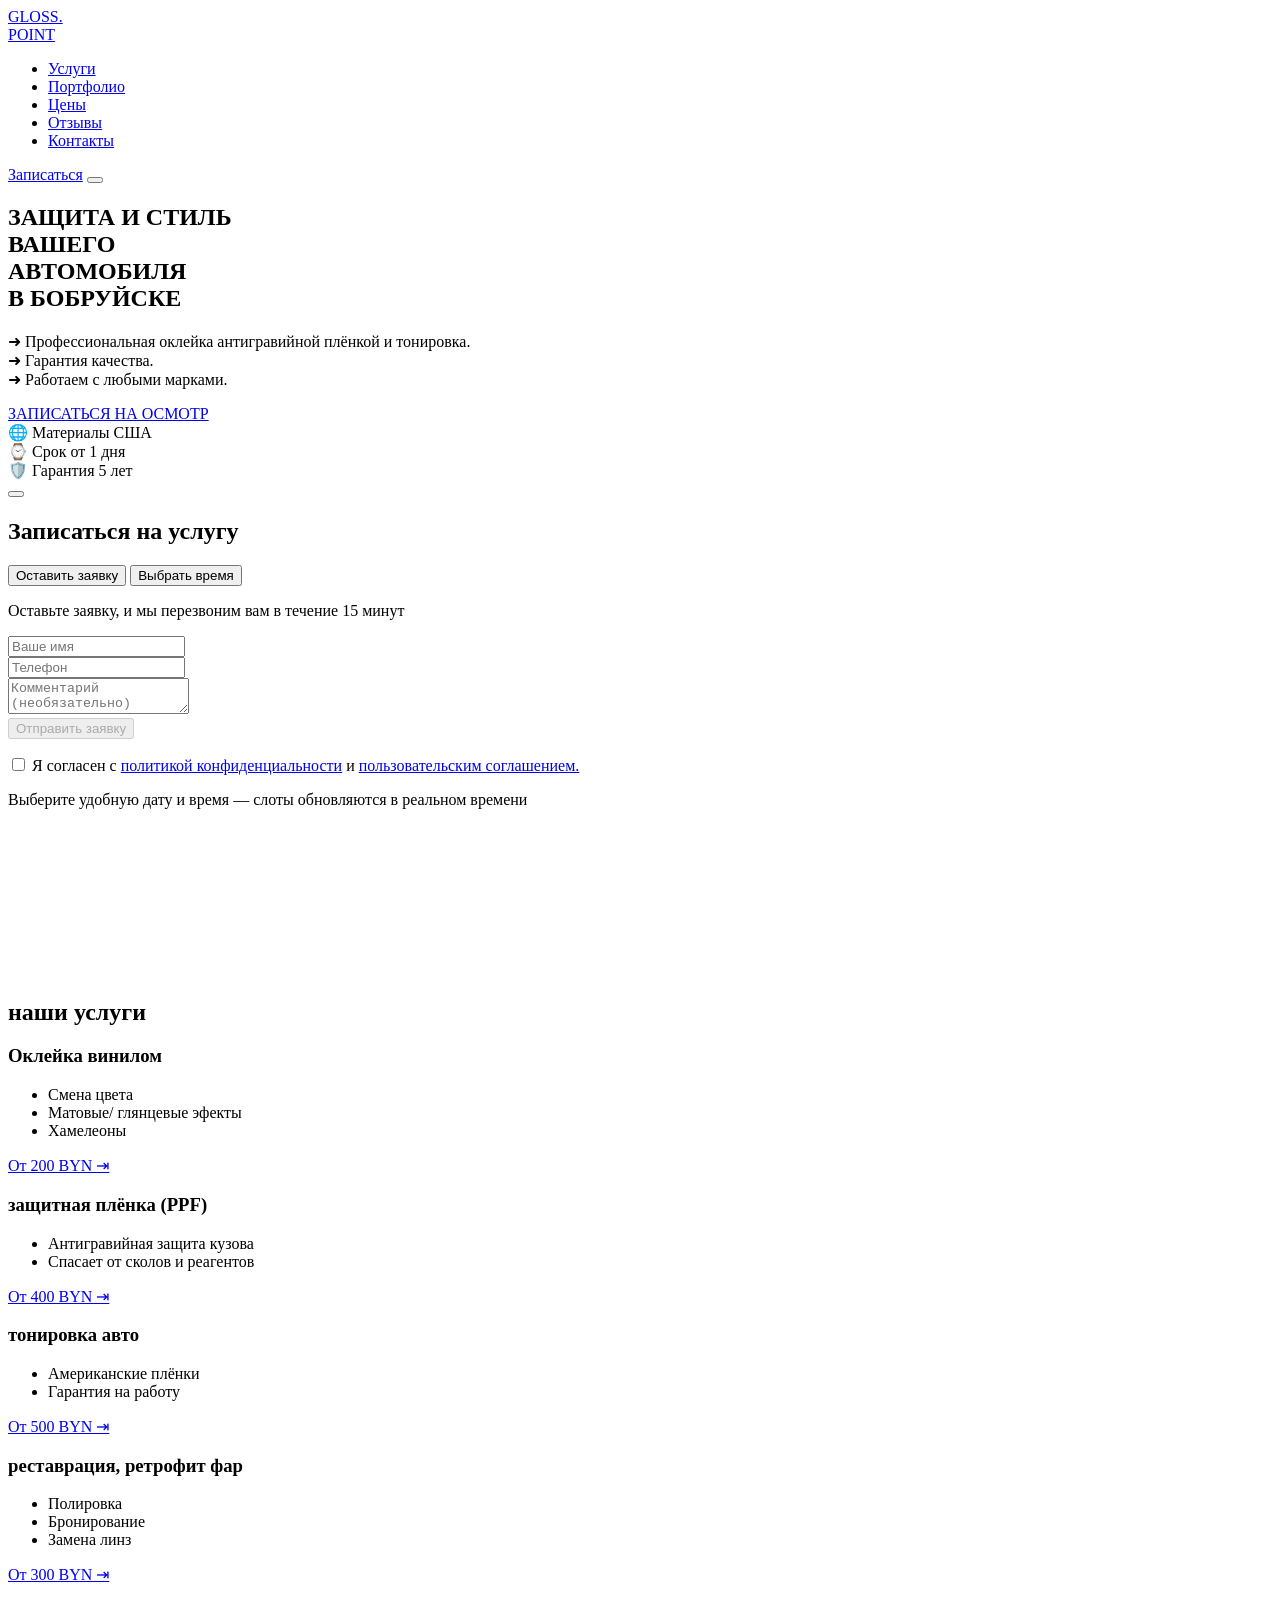
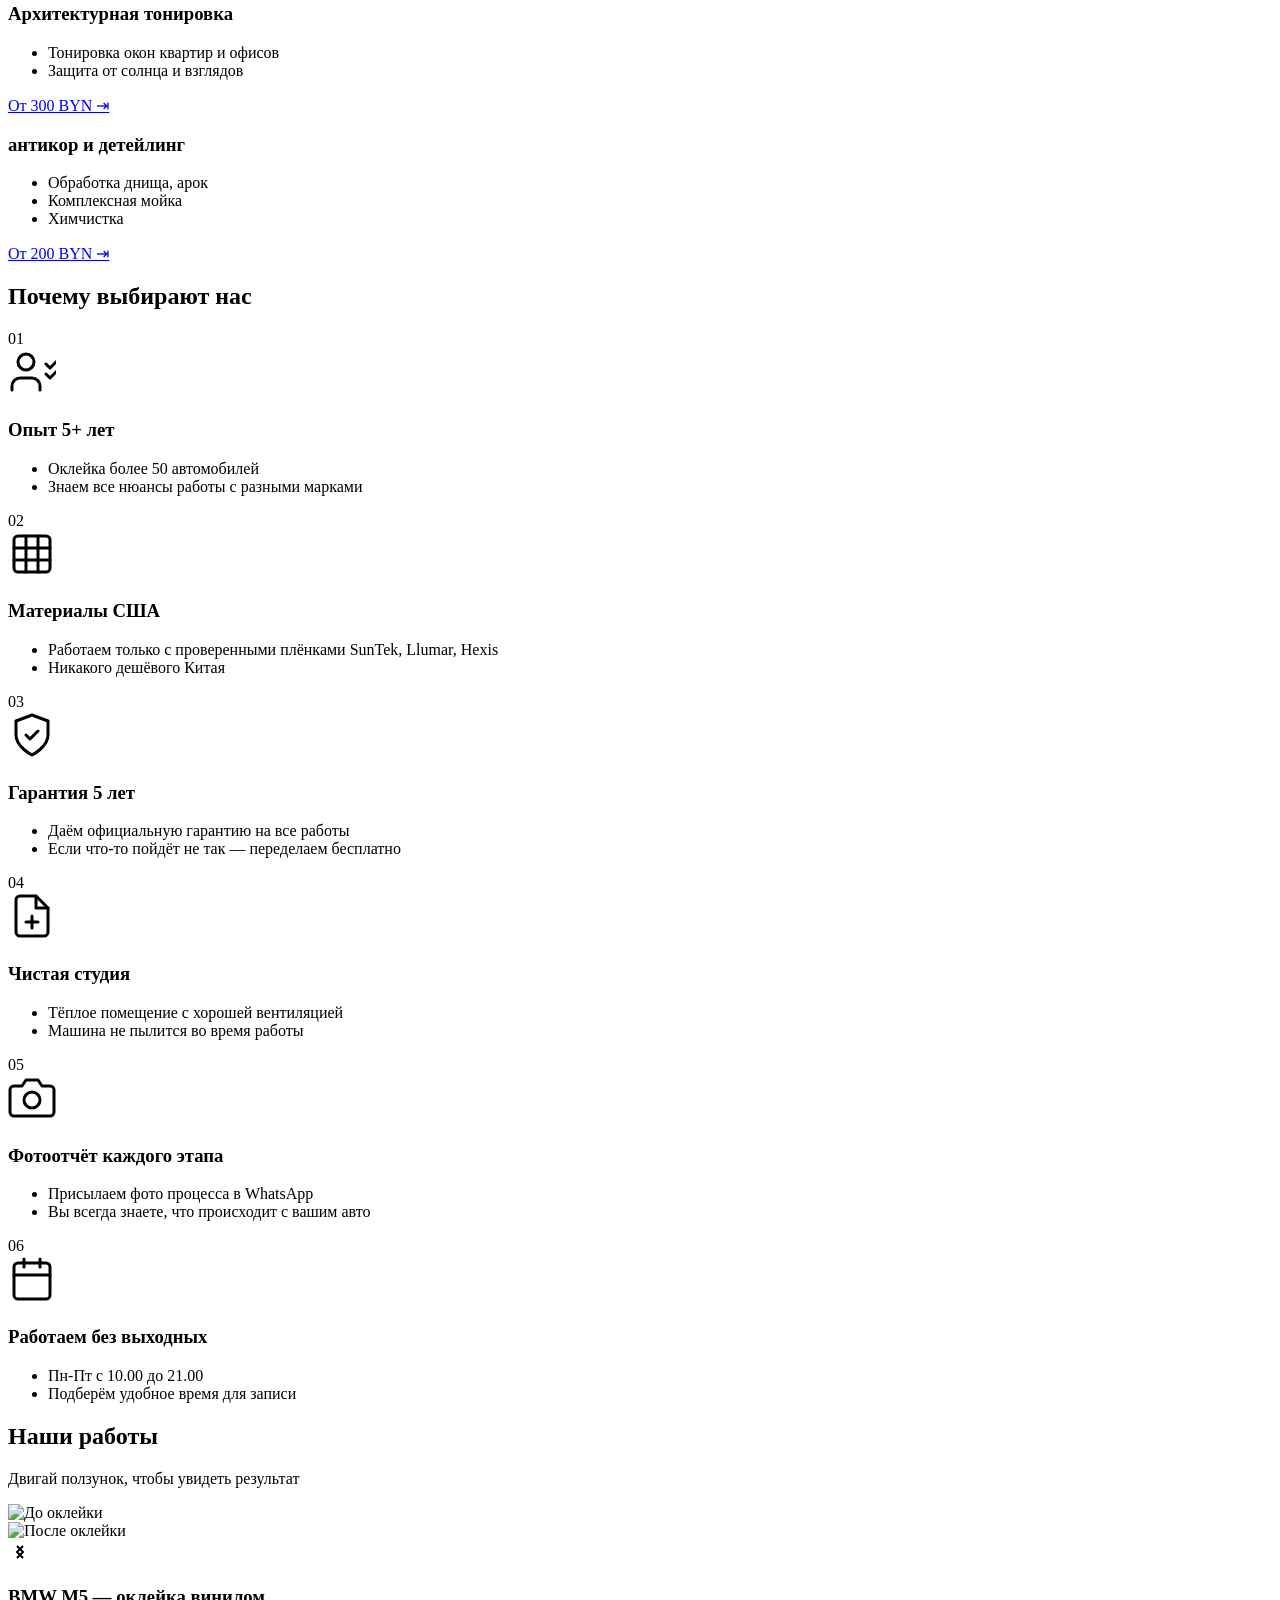
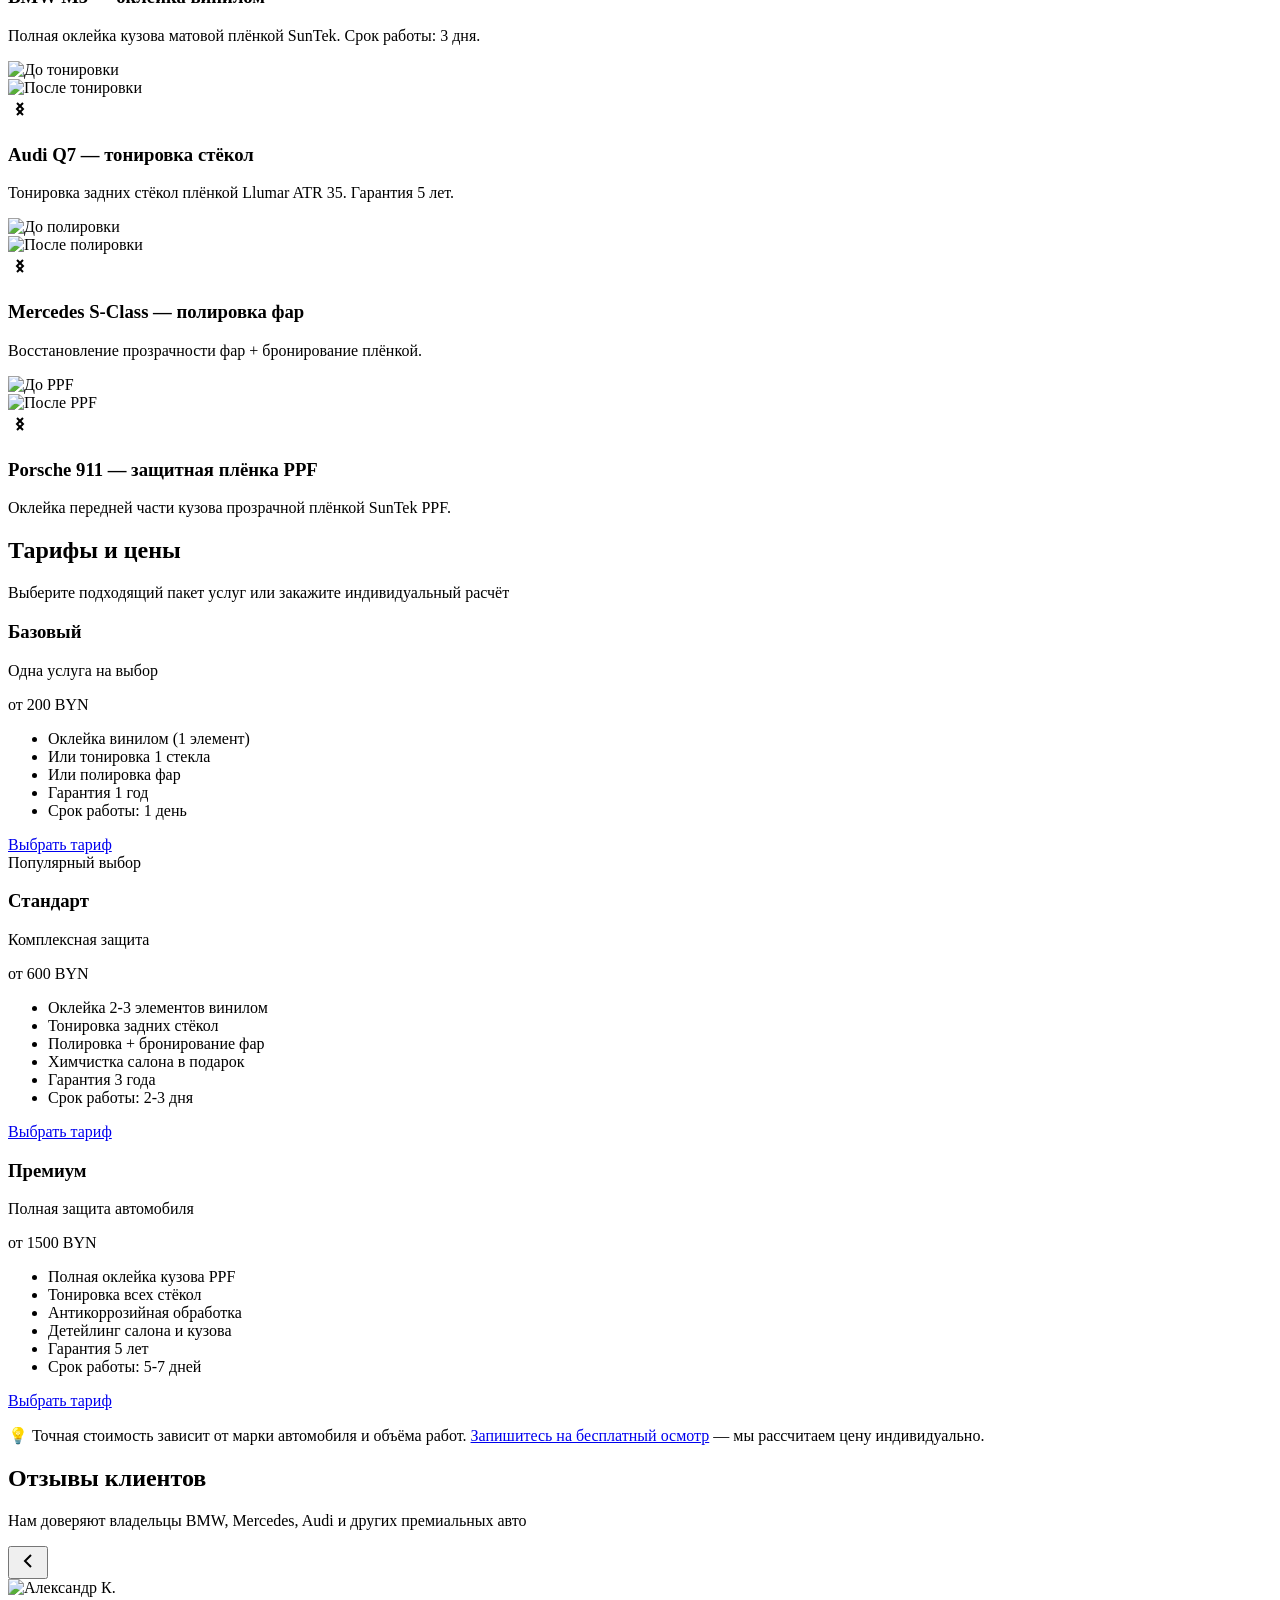
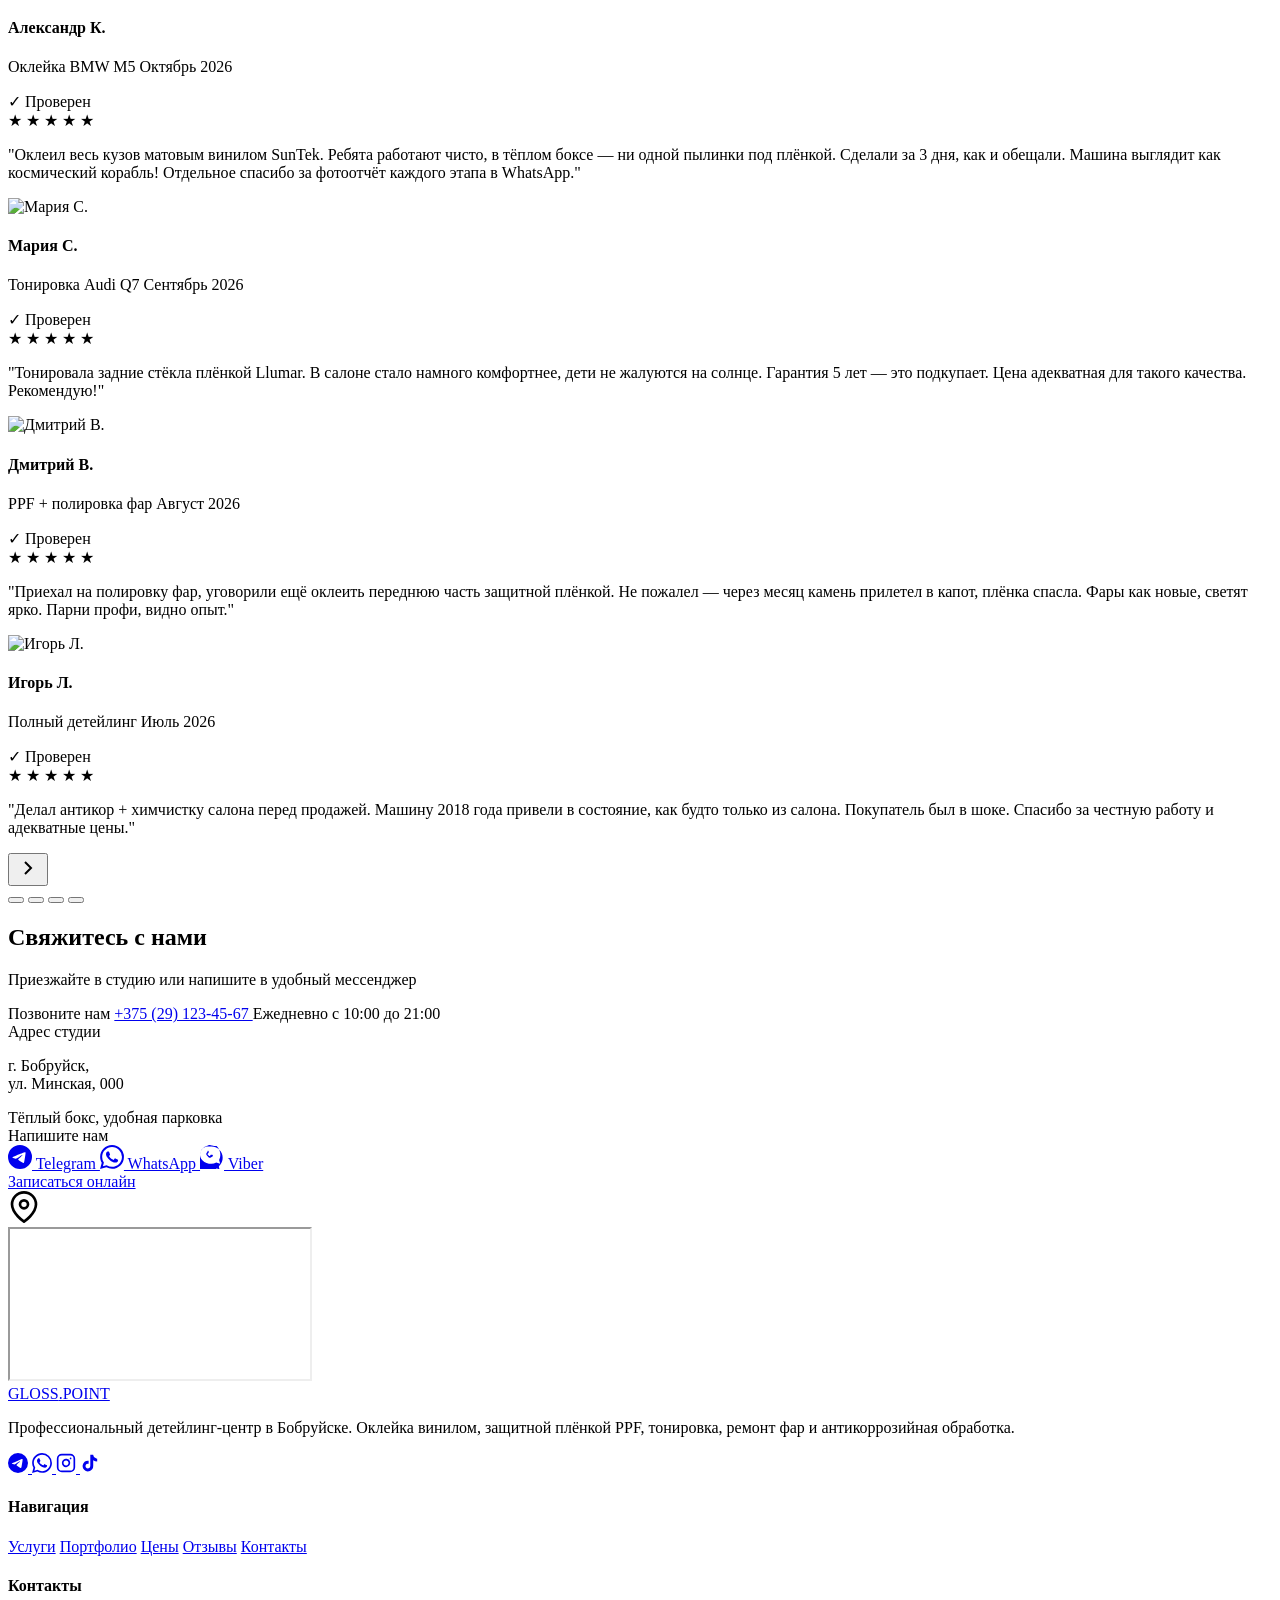
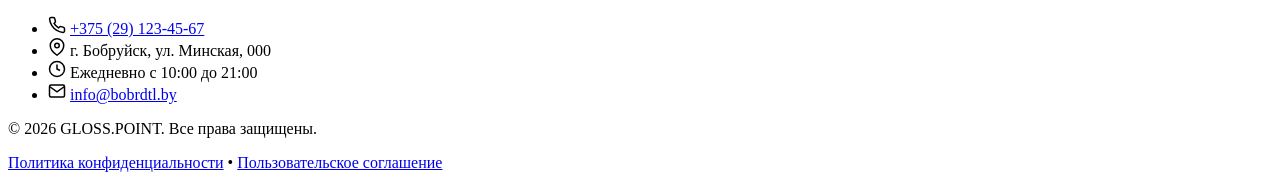
==== index.html @ eb4966b9 "Add files via upload" ====
<!doctype html>
<html lang="en">
  <head>
    <meta charset="UTF-8" />
    <meta name="viewport" content="width=device-width, initial-scale=1.0" />
    <meta
      name="description"
      content="Профессиональная оклейка авто плёнкой, тонировка и ремонт фар в Бобруйске. Гарантия 5 лет."
    />
    <title>GLOSS.POINT - Детейлинг студия в Бобруйске</title>
    <!-- <link rel="icon" href="./imeges/favicon.png" type="image/png"> -->
    <link
      rel="icon"
      type="image/png"
      href="./imeges/favicon-96x96.png"
      sizes="96x96"
    />
    <link rel="icon" type="image/svg+xml" href="./favicon.svg" />
    <link rel="shortcut icon" href="./favicon.ico" />
    <link
      rel="./apple-touch-icon"
      sizes="180x180"
      href="./apple-touch-icon.png"
    />
    <meta name="apple-mobile-web-app-title" content="MyWebSite" />
    <link rel="manifest" href="./site.webmanifest" />
    <link rel="stylesheet" href="/css/style.css" />
    <link rel="stylesheet" href="/css/services.css" />
    <link rel="stylesheet" href="/css/whyus.css" />
    <link rel="stylesheet" href="/css/portfolio.css" />
    <link rel="stylesheet" href="/css/pricing.css" />
    <link rel="stylesheet" href="/css/review.css" />
    <link rel="stylesheet" href="/css/contacts.css" />
    <link rel="stylesheet" href="/css/footer.css" />
  </head>
  <body>
    <header class="header">
      <div class="container">
        <a href="#" class="logo"
          >GLOSS.<br /><span class="logo__acent">POINT</span></a
        >
        <nav class="nav">
          <ul class="nav__list">
            <li><a href="#services">Услуги</a></li>
            <li><a href="#portfolio">Портфолио</a></li>
            <li><a href="#pricing">Цены</a></li>
            <li><a href="#reviews">Отзывы</a></li>
            <li><a href="#contacts">Контакты</a></li>
          </ul>
        </nav>

        <a href="#contacts" class="btn btn__outline" data-modal="open"
          >Записаться</a
        >

        <button class="burger" aria-label="Открыть меню">
          <span></span>
          <span></span>
          <span></span>
        </button>
      </div>
    </header>

    <main>
      <section class="hero">
        <div class="container">
          <div class="hero__content">
            <h1 class="hero__title fade-in">
              ЗАЩИТА И СТИЛЬ<br />
              ВАШЕГО<br />
              АВТОМОБИЛЯ<br />
              В БОБРУЙСКЕ
            </h1>

            <p class="hero__subtitle fade-in">
              ➜ Профессиональная оклейка антигравийной плёнкой и тонировка.<br />
              ➜ Гарантия качества.<br />
              ➜ Работаем с любыми марками.
            </p>

            <a
              href="#contacts"
              class="btn btn__primary btn__large fade-in"
              data-modal="open"
              >ЗАПИСАТЬСЯ НА ОСМОТР</a
            >

            <div class="hero__features">
              <div class="feature fade-in">
                <span class="feature__icon">🌐</span>
                <span>Материалы США</span>
              </div>

              <div class="feature fade-in">
                <span class="feature__icon">⌚</span>
                <span>Срок от 1 дня</span>
              </div>

              <div class="feature fade-in">
                <span class="feature__icon">🛡️</span>
                <span>Гарантия 5 лет</span>
              </div>
            </div>
          </div>
        </div>
      </section>

      <div class="modal" id="modal">
        <div class="modal__overlay"></div>
        <div class="modal__content">
          <button class="modal__close" aria-label="Закрыть">
            <span></span>
            <span></span>
          </button>

          <h2 class="modal__title">
            Записаться на
            <span id="modalServiceName" style="color: var(--color-accent)"
              >услугу</span
            >
          </h2>

          <div class="tabs">
            <button class="tabs__btn tabs__btn—active" data-tab="form">
              Оставить заявку
            </button>
            <button class="tabs__btn" data-tab="calendar">Выбрать время</button>
          </div>

          <div class="tabs__content tabs__content—active" id="tab-form">
            <p class="modal__subtitle">
              Оставьте заявку, и мы перезвоним вам в течение 15 минут
            </p>

            <form class="modal__form" id="modalForm">
              <div class="form__group">
                <input
                  type="text"
                  name="name"
                  placeholder="Ваше имя"
                  required
                />
              </div>

              <div class="form__group">
                <input type="tel" name="phone" placeholder="Телефон" required />
              </div>

              <div class="form__group">
                <textarea
                  name="message"
                  placeholder="Комментарий (необязательно)"
                  rows="«3»"
                ></textarea>
              </div>

              <button
                type="submit"
                class="btn btn__primary btn__large"
                id="submitBtn"
                disabled
              >
                Отправить заявку
              </button>

              <p class="form__privacy">
                <!-- Нажимая кнопку, вы соглашаетесь с 
                <a href='policy.html' target='_blank'>политикой конфиденциальности</a> -->
                <label class="privacy-checkbox">
                  <input type="checkbox" id="privacyCheckbox" required />
                  <span
                    >Я согласен с
                    <a href="policy.html" target="_blank">
                      политикой конфиденциальности</a
                    >
                    и
                    <a href="terms.html" target="_blank"
                      >пользовательским соглашением.</a
                    ></span
                  >
                </label>
              </p>
            </form>
          </div>

          <!-- <!— КОНТЕНТ ВКЛАДКИ 2: Календарь —> -->
          <div class="tabs__content" id="tab-calendar">
            <p class="modal__subtitle">
              Выберите удобную дату и время — слоты обновляются в реальном
              времени
            </p>

            <!-- <!— Сюда вставим Cal.com —> -->
            <!-- <div id='cal-com-container' class='cal-container'></div> -->
            <iframe
              src="https://cal.com/кристина-семенова-lllu0i/осмотр-авто"
              id="bookingIframe"
              frameborder="0"
              class="cal-iframe"
              allowfullscreen
              title="Календарь записи"
            >
            </iframe>
          </div>
        </div>
      </div>

      <section class="services" id="services">
        <div class="container">
          <div class="services__content">
            <h2 class="services__title fade-in">
              наши <span class="services__title--blue">услуги</span>
            </h2>

            <div class="services__grid">
              <div class="services__card services__card--one fade-in-scale">
                <!-- <img src="imeges/винил.webp"> -->
                <div class="card__overlay">
                  <h3 class="card__title">Оклейка винилом</h3>
                  <ul class="card__list">
                    <li>Смена цвета</li>
                    <li>Матовые/ глянцевые эфекты</li>
                    <li>Хамелеоны</li>
                  </ul>
                  <a href="./services/vinyl.html" class="card__btn"
                    >От 200 BYN ⇥</a
                  >
                </div>
              </div>

              <div class="services__card services__card--two fade-in-scale">
                <div class="card__overlay">
                  <h3 class="card__title">защитная плёнка (PPF)</h3>
                  <ul class="card__list">
                    <li>Антигравийная защита кузова</li>
                    <li>Спасает от сколов и реагентов</li>
                  </ul>
                  <a href="./services/ppf.html" class="card__btn"
                    >От 400 BYN ⇥</a
                  >
                </div>
              </div>

              <div class="services__card services__card--three fade-in-scale">
                <div class="card__overlay">
                  <h3 class="card__title">тонировка авто</h3>
                  <ul class="card__list">
                    <li>Американские плёнки</li>
                    <li>Гарантия на работу</li>
                  </ul>
                  <a href="./services/tinting.html" class="card__btn"
                    >От 500 BYN ⇥</a
                  >
                </div>
              </div>

              <div class="services__card services__card--four fade-in-scale">
                <div class="card__overlay">
                  <h3 class="card__title">реставрация, ретрофит фар</h3>
                  <ul class="card__list">
                    <li>Полировка</li>
                    <li>Бронирование</li>
                    <li>Замена линз</li>
                  </ul>
                  <a href="./services/headlights.html" class="card__btn"
                    >От 300 BYN ⇥</a
                  >
                </div>
              </div>

              <div class="services__card services__card--five fade-in-scale">
                <div class="card__overlay">
                  <h3 class="card__title">Архитектурная тонировка</h3>
                  <ul class="card__list">
                    <li>Тонировка окон квартир и офисов</li>
                    <li>Защита от солнца и взглядов</li>
                  </ul>
                  <a href="./services/architectural.html" class="card__btn"
                    >От 300 BYN ⇥</a
                  >
                </div>
              </div>

              <div class="services__card services__card--six fade-in-scale">
                <div class="card__overlay">
                  <h3 class="card__title">антикор и детейлинг</h3>
                  <ul class="card__list">
                    <li>Обработка днища, арок</li>
                    <li>Комплексная мойка</li>
                    <li>Химчистка</li>
                  </ul>
                  <a href="./services/detailing.html" class="card__btn"
                    >От 200 BYN ⇥</a
                  >
                </div>
              </div>
            </div>
          </div>
        </div>
      </section>

      <section class="why-us" id="why-us">
        <div class="container">
          <h2 class="why-us__title fade-in">
            Почему <span class="why-us__title--blue">выбирают</span> нас
          </h2>

          <div class="why-us__grid">
            <!-- Карточка 1 -->
            <div class="glass-card why-us__card fade-in-scale">
              <div class="glass-card__number">01</div>
              <div class="glass-card__icon">
                <!-- Иконка "Опыт" (человек со звездами) -->
                <svg
                  width="48"
                  height="48"
                  viewBox="0 0 24 24"
                  fill="none"
                  stroke="currentColor"
                  stroke-width="1.5"
                  stroke-linecap="round"
                  stroke-linejoin="round"
                >
                  <path d="M16 21v-2a4 4 0 0 0-4-4H6a4 4 0 0 0-4 4v2"></path>
                  <circle cx="9" cy="7" r="4"></circle>
                  <path d="M19 8l2 2 4-4"></path>
                  <path d="M19 13l2 2 4-4"></path>
                </svg>
              </div>
              <h3 class="glass-card__title">Опыт 5+ лет</h3>
              <ul class="glass-card__list">
                <li>Оклейка более 50 автомобилей</li>
                <li>Знаем все нюансы работы с разными марками</li>
              </ul>
            </div>

            <!-- Карточка 2 -->
            <div class="glass-card why-us__card fade-in-scale">
              <div class="glass-card__number">02</div>
              <div class="glass-card__icon">
                <!-- Иконка "Флаг США" (условно) -->
                <svg
                  width="48"
                  height="48"
                  viewBox="0 0 24 24"
                  fill="none"
                  stroke="currentColor"
                  stroke-width="1.5"
                  stroke-linecap="round"
                  stroke-linejoin="round"
                >
                  <rect x="3" y="3" width="18" height="18" rx="2" ry="2"></rect>
                  <line x1="3" y1="9" x2="21" y2="9"></line>
                  <line x1="3" y1="15" x2="21" y2="15"></line>
                  <line x1="9" y1="3" x2="9" y2="21"></line>
                  <line x1="15" y1="3" x2="15" y2="21"></line>
                </svg>
              </div>
              <h3 class="glass-card__title">Материалы США</h3>
              <ul class="glass-card__list">
                <li>
                  Работаем только с проверенными плёнками SunTek, Llumar, Hexis
                </li>
                <li>Никакого дешёвого Китая</li>
              </ul>
            </div>

            <!-- Карточка 3 -->
            <div class="glass-card why-us__card fade-in-scale">
              <div class="glass-card__number">03</div>
              <div class="glass-card__icon">
                <!-- Иконка "Гарантия" (щит/галочка) -->
                <svg
                  width="48"
                  height="48"
                  viewBox="0 0 24 24"
                  fill="none"
                  stroke="currentColor"
                  stroke-width="1.5"
                  stroke-linecap="round"
                  stroke-linejoin="round"
                >
                  <path d="M12 22s8-4 8-10V5l-8-3-8 3v7c0 6 8 10 8 10z"></path>
                  <polyline points="9 12 11 14 15 10"></polyline>
                </svg>
              </div>
              <h3 class="glass-card__title">Гарантия 5 лет</h3>
              <ul class="glass-card__list">
                <li>Даём официальную гарантию на все работы</li>
                <li>Если что-то пойдёт не так — переделаем бесплатно</li>
              </ul>
            </div>

            <!-- Карточка 4 -->
            <div class="glass-card why-us__card fade-in-scale">
              <div class="glass-card__number">04</div>
              <div class="glass-card__icon">
                <!-- Иконка "Чистота" (веник/искра) -->
                <svg
                  width="48"
                  height="48"
                  viewBox="0 0 24 24"
                  fill="none"
                  stroke="currentColor"
                  stroke-width="1.5"
                  stroke-linecap="round"
                  stroke-linejoin="round"
                >
                  <path
                    d="M14 2H6a2 2 0 0 0-2 2v16a2 2 0 0 0 2 2h12a2 2 0 0 0 2-2V8z"
                  ></path>
                  <polyline points="14 2 14 8 20 8"></polyline>
                  <line x1="12" y1="18" x2="12" y2="12"></line>
                  <line x1="9" y1="15" x2="15" y2="15"></line>
                </svg>
              </div>
              <h3 class="glass-card__title">Чистая студия</h3>
              <ul class="glass-card__list">
                <li>Тёплое помещение с хорошей вентиляцией</li>
                <li>Машина не пылится во время работы</li>
              </ul>
            </div>

            <!-- Карточка 5 -->
            <div class="glass-card why-us__card fade-in-scale">
              <div class="glass-card__number">05</div>
              <div class="glass-card__icon">
                <!-- Иконка "Фотоотчет" (камера) -->
                <svg
                  width="48"
                  height="48"
                  viewBox="0 0 24 24"
                  fill="none"
                  stroke="currentColor"
                  stroke-width="1.5"
                  stroke-linecap="round"
                  stroke-linejoin="round"
                >
                  <path
                    d="M23 19a2 2 0 0 1-2 2H3a2 2 0 0 1-2-2V8a2 2 0 0 1 2-2h4l2-3h6l2 3h4a2 2 0 0 1 2 2z"
                  ></path>
                  <circle cx="12" cy="13" r="4"></circle>
                </svg>
              </div>
              <h3 class="glass-card__title">Фотоотчёт каждого этапа</h3>
              <ul class="glass-card__list">
                <li>Присылаем фото процесса в WhatsApp</li>
                <li>Вы всегда знаете, что происходит с вашим авто</li>
              </ul>
            </div>

            <!-- Карточка 6 -->
            <div class="glass-card why-us__card fade-in-scale">
              <div class="glass-card__number">06</div>
              <div class="glass-card__icon">
                <!-- Иконка "Календарь" -->
                <svg
                  width="48"
                  height="48"
                  viewBox="0 0 24 24"
                  fill="none"
                  stroke="currentColor"
                  stroke-width="1.5"
                  stroke-linecap="round"
                  stroke-linejoin="round"
                >
                  <rect x="3" y="4" width="18" height="18" rx="2" ry="2"></rect>
                  <line x1="16" y1="2" x2="16" y2="6"></line>
                  <line x1="8" y1="2" x2="8" y2="6"></line>
                  <line x1="3" y1="10" x2="21" y2="10"></line>
                </svg>
              </div>
              <h3 class="glass-card__title">Работаем без выходных</h3>
              <ul class="glass-card__list">
                <li>Пн-Пт с 10.00 до 21.00</li>
                <li>Подберём удобное время для записи</li>
              </ul>
            </div>
          </div>
        </div>
      </section>

      <section class="portfolio" id="portfolio">
        <div class="container">
          <h2 class="portfolio__title fade-in">
            Наши <span class="portfolio__title--blue">работы</span>
          </h2>
          <p class="portfolio__subtitle fade-in">
            Двигай ползунок, чтобы увидеть результат
          </p>

          <div class="portfolio__carousel">
            <!-- Работа 1 -->
            <div class="portfolio__card fade-in-scale">
              <div class="comparison-slider" data-comparison>
                <div
                  class="comparison-slider__image comparison-slider__image--before"
                >
                  <img src="./imeges/portfolio befor.webp" alt="До оклейки" />
                </div>
                <div
                  class="comparison-slider__image comparison-slider__image--after"
                >
                  <img
                    src="./imeges/portfolio after.webp"
                    alt="После оклейки"
                  />
                </div>
                <div class="comparison-slider__handle">
                  <div class="comparison-slider__line"></div>
                  <div class="comparison-slider__button">
                    <svg
                      width="24"
                      height="24"
                      viewBox="0 0 24 24"
                      fill="none"
                      stroke="currentColor"
                      stroke-width="2"
                    >
                      <polyline points="15 18 9 12 15 6"></polyline>
                      <polyline points="9 18 15 12 9 6"></polyline>
                    </svg>
                  </div>
                </div>
              </div>
              <div class="portfolio__card-content">
                <h3 class="portfolio__card-title">BMW M5 — оклейка винилом</h3>
                <p class="portfolio__card-desc">
                  Полная оклейка кузова матовой плёнкой SunTek. Срок работы: 3
                  дня.
                </p>
              </div>
            </div>

            <!-- Работа 2 -->
            <div class="portfolio__card fade-in-scale">
              <div class="comparison-slider" data-comparison>
                <div
                  class="comparison-slider__image comparison-slider__image--before"
                >
                  <img src="./imeges/portfolio befor.webp" alt="До тонировки" />
                </div>
                <div
                  class="comparison-slider__image comparison-slider__image--after"
                >
                  <img
                    src="./imeges/portfolio after.webp"
                    alt="После тонировки"
                  />
                </div>
                <div class="comparison-slider__handle">
                  <div class="comparison-slider__line"></div>
                  <div class="comparison-slider__button">
                    <svg
                      width="24"
                      height="24"
                      viewBox="0 0 24 24"
                      fill="none"
                      stroke="currentColor"
                      stroke-width="2"
                    >
                      <polyline points="15 18 9 12 15 6"></polyline>
                      <polyline points="9 18 15 12 9 6"></polyline>
                    </svg>
                  </div>
                </div>
              </div>
              <div class="portfolio__card-content">
                <h3 class="portfolio__card-title">
                  Audi Q7 — тонировка стёкол
                </h3>
                <p class="portfolio__card-desc">
                  Тонировка задних стёкол плёнкой Llumar ATR 35. Гарантия 5 лет.
                </p>
              </div>
            </div>

            <!-- Работа 3 -->
            <div class="portfolio__card fade-in-scale">
              <div class="comparison-slider" data-comparison>
                <div
                  class="comparison-slider__image comparison-slider__image--before"
                >
                  <img src="./imeges/portfolio befor.webp" alt="До полировки" />
                </div>
                <div
                  class="comparison-slider__image comparison-slider__image--after"
                >
                  <img
                    src="./imeges/portfolio after.webp"
                    alt="После полировки"
                  />
                </div>
                <div class="comparison-slider__handle">
                  <div class="comparison-slider__line"></div>
                  <div class="comparison-slider__button">
                    <svg
                      width="24"
                      height="24"
                      viewBox="0 0 24 24"
                      fill="none"
                      stroke="currentColor"
                      stroke-width="2"
                    >
                      <polyline points="15 18 9 12 15 6"></polyline>
                      <polyline points="9 18 15 12 9 6"></polyline>
                    </svg>
                  </div>
                </div>
              </div>
              <div class="portfolio__card-content">
                <h3 class="portfolio__card-title">
                  Mercedes S-Class — полировка фар
                </h3>
                <p class="portfolio__card-desc">
                  Восстановление прозрачности фар + бронирование плёнкой.
                </p>
              </div>
            </div>

            <!-- Работа 4 -->
            <div class="portfolio__card fade-in-scale">
              <div class="comparison-slider" data-comparison>
                <div
                  class="comparison-slider__image comparison-slider__image--before"
                >
                  <img src="./imeges/portfolio befor.webp" alt="До PPF" />
                </div>
                <div
                  class="comparison-slider__image comparison-slider__image--after"
                >
                  <img src="./imeges/portfolio after.webp" alt="После PPF" />
                </div>
                <div class="comparison-slider__handle">
                  <div class="comparison-slider__line"></div>
                  <div class="comparison-slider__button">
                    <svg
                      width="24"
                      height="24"
                      viewBox="0 0 24 24"
                      fill="none"
                      stroke="currentColor"
                      stroke-width="2"
                    >
                      <polyline points="15 18 9 12 15 6"></polyline>
                      <polyline points="9 18 15 12 9 6"></polyline>
                    </svg>
                  </div>
                </div>
              </div>
              <div class="portfolio__card-content">
                <h3 class="portfolio__card-title">
                  Porsche 911 — защитная плёнка PPF
                </h3>
                <p class="portfolio__card-desc">
                  Оклейка передней части кузова прозрачной плёнкой SunTek PPF.
                </p>
              </div>
            </div>
          </div>
        </div>
      </section>

      <section class="pricing" id="pricing">
        <div class="container">
          <h2 class="pricing__title fade-in">
            Тарифы и <span class="pricing__title--blue">цены</span>
          </h2>
          <p class="pricing__subtitle fade-in">
            Выберите подходящий пакет услуг или закажите индивидуальный расчёт
          </p>

          <div class="pricing__grid">
            <!-- Тариф 1: Базовый -->
            <div class="pricing-card fade-in-scale">
              <div class="pricing-card__header">
                <h3 class="pricing-card__name">Базовый</h3>
                <p class="pricing-card__desc">Одна услуга на выбор</p>
              </div>
              <div class="pricing-card__price">
                <span class="pricing-card__amount">от 200</span>
                <span class="pricing-card__currency">BYN</span>
              </div>
              <ul class="pricing-card__features">
                <li>Оклейка винилом (1 элемент)</li>
                <li>Или тонировка 1 стекла</li>
                <li>Или полировка фар</li>
                <li>Гарантия 1 год</li>
                <li>Срок работы: 1 день</li>
              </ul>
              <a
                href="#"
                class="pricing-card__btn btn btn__outline"
                data-modal="open"
                data-service="Базовый тариф"
              >
                Выбрать тариф
              </a>
            </div>

            <!-- Тариф 2: Стандарт (популярный) -->
            <div class="pricing-card pricing-card--popular fade-in-scale">
              <div class="pricing-card__badge">Популярный выбор</div>
              <div class="pricing-card__header">
                <h3 class="pricing-card__name">Стандарт</h3>
                <p class="pricing-card__desc">Комплексная защита</p>
              </div>
              <div class="pricing-card__price">
                <span class="pricing-card__amount">от 600</span>
                <span class="pricing-card__currency">BYN</span>
              </div>
              <ul class="pricing-card__features">
                <li>Оклейка 2-3 элементов винилом</li>
                <li>Тонировка задних стёкол</li>
                <li>Полировка + бронирование фар</li>
                <li>Химчистка салона в подарок</li>
                <li>Гарантия 3 года</li>
                <li>Срок работы: 2-3 дня</li>
              </ul>
              <a
                href="#"
                class="pricing-card__btn btn btn__primary"
                data-modal="open"
                data-service="Стандарт тариф"
              >
                Выбрать тариф
              </a>
            </div>

            <!-- Тариф 3: Премиум -->
            <div class="pricing-card fade-in-scale">
              <div class="pricing-card__header">
                <h3 class="pricing-card__name">Премиум</h3>
                <p class="pricing-card__desc">Полная защита автомобиля</p>
              </div>
              <div class="pricing-card__price">
                <span class="pricing-card__amount">от 1500</span>
                <span class="pricing-card__currency">BYN</span>
              </div>
              <ul class="pricing-card__features">
                <li>Полная оклейка кузова PPF</li>
                <li>Тонировка всех стёкол</li>
                <li>Антикоррозийная обработка</li>
                <li>Детейлинг салона и кузова</li>
                <li>Гарантия 5 лет</li>
                <li>Срок работы: 5-7 дней</li>
              </ul>
              <a
                href="#"
                class="pricing-card__btn btn btn__outline"
                data-modal="open"
                data-service="Премиум тариф"
              >
                Выбрать тариф
              </a>
            </div>
          </div>

          <div class="pricing__note fade-in-scale">
            <p>
              💡 Точная стоимость зависит от марки автомобиля и объёма работ.
              <a href="#" data-modal="open">Запишитесь на бесплатный осмотр</a>
              — мы рассчитаем цену индивидуально.
            </p>
          </div>
        </div>
      </section>

      <section class="reviews" id="reviews">
        <div class="container">
          <h2 class="reviews__title fade-in">
            Отзывы <span class="reviews__title--blue">клиентов</span>
          </h2>
          <p class="reviews__subtitle fade-in">
            Нам доверяют владельцы BMW, Mercedes, Audi и других премиальных авто
          </p>

          <div class="reviews__carousel">
            <button
              class="reviews__nav reviews__nav--prev"
              aria-label="Предыдущий отзыв"
            >
              <svg
                width="24"
                height="24"
                viewBox="0 0 24 24"
                fill="none"
                stroke="currentColor"
                stroke-width="2"
              >
                <polyline points="15 18 9 12 15 6"></polyline>
              </svg>
            </button>

            <div class="reviews__track">
              <!-- Отзыв 1 -->
              <div class="review-card fade-in-scale">
                <div class="review-card__header">
                  <div class="review-card__avatar">
                    <img src="./imeges/avatarka.webp" alt="Александр К." />
                  </div>
                  <div class="review-card__info">
                    <h4 class="review-card__name">Александр К.</h4>
                    <p class="review-card__meta">
                      <span class="review-card__service">Оклейка BMW M5</span>
                      <span class="review-card__date">Октябрь 2026</span>
                    </p>
                  </div>
                  <div class="review-card__badge">✓ Проверен</div>
                </div>
                <div class="review-card__rating">
                  <span class="star">★</span>
                  <span class="star">★</span>
                  <span class="star">★</span>
                  <span class="star">★</span>
                  <span class="star">★</span>
                </div>
                <p class="review-card__text">
                  "Оклеил весь кузов матовым винилом SunTek. Ребята работают
                  чисто, в тёплом боксе — ни одной пылинки под плёнкой. Сделали
                  за 3 дня, как и обещали. Машина выглядит как космический
                  корабль! Отдельное спасибо за фотоотчёт каждого этапа в
                  WhatsApp."
                </p>
              </div>

              <!-- Отзыв 2 -->
              <div class="review-card fade-in-scale">
                <div class="review-card__header">
                  <div class="review-card__avatar">
                    <img src="./imeges/avatarka.webp" alt="Мария С." />
                  </div>
                  <div class="review-card__info">
                    <h4 class="review-card__name">Мария С.</h4>
                    <p class="review-card__meta">
                      <span class="review-card__service"
                        >Тонировка Audi Q7</span
                      >
                      <span class="review-card__date">Сентябрь 2026</span>
                    </p>
                  </div>
                  <div class="review-card__badge">✓ Проверен</div>
                </div>
                <div class="review-card__rating">
                  <span class="star">★</span>
                  <span class="star">★</span>
                  <span class="star">★</span>
                  <span class="star">★</span>
                  <span class="star">★</span>
                </div>
                <p class="review-card__text">
                  "Тонировала задние стёкла плёнкой Llumar. В салоне стало
                  намного комфортнее, дети не жалуются на солнце. Гарантия 5 лет
                  — это подкупает. Цена адекватная для такого качества.
                  Рекомендую!"
                </p>
              </div>

              <!-- Отзыв 3 -->
              <div class="review-card fade-in-scale">
                <div class="review-card__header">
                  <div class="review-card__avatar">
                    <img src="./imeges/avatarka.webp" alt="Дмитрий В." />
                  </div>
                  <div class="review-card__info">
                    <h4 class="review-card__name">Дмитрий В.</h4>
                    <p class="review-card__meta">
                      <span class="review-card__service"
                        >PPF + полировка фар</span
                      >
                      <span class="review-card__date">Август 2026</span>
                    </p>
                  </div>
                  <div class="review-card__badge">✓ Проверен</div>
                </div>
                <div class="review-card__rating">
                  <span class="star">★</span>
                  <span class="star">★</span>
                  <span class="star">★</span>
                  <span class="star">★</span>
                  <span class="star">★</span>
                </div>
                <p class="review-card__text">
                  "Приехал на полировку фар, уговорили ещё оклеить переднюю
                  часть защитной плёнкой. Не пожалел — через месяц камень
                  прилетел в капот, плёнка спасла. Фары как новые, светят ярко.
                  Парни профи, видно опыт."
                </p>
              </div>

              <!-- Отзыв 4 -->
              <div class="review-card fade-in-scale">
                <div class="review-card__header">
                  <div class="review-card__avatar">
                    <img src="./imeges/avatarka.webp" alt="Игорь Л." />
                  </div>
                  <div class="review-card__info">
                    <h4 class="review-card__name">Игорь Л.</h4>
                    <p class="review-card__meta">
                      <span class="review-card__service">Полный детейлинг</span>
                      <span class="review-card__date">Июль 2026</span>
                    </p>
                  </div>
                  <div class="review-card__badge">✓ Проверен</div>
                </div>
                <div class="review-card__rating">
                  <span class="star">★</span>
                  <span class="star">★</span>
                  <span class="star">★</span>
                  <span class="star">★</span>
                  <span class="star">★</span>
                </div>
                <p class="review-card__text">
                  "Делал антикор + химчистку салона перед продажей. Машину 2018
                  года привели в состояние, как будто только из салона.
                  Покупатель был в шоке. Спасибо за честную работу и адекватные
                  цены."
                </p>
              </div>
            </div>

            <button
              class="reviews__nav reviews__nav--next"
              aria-label="Следующий отзыв"
            >
              <svg
                width="24"
                height="24"
                viewBox="0 0 24 24"
                fill="none"
                stroke="currentColor"
                stroke-width="2"
              >
                <polyline points="9 18 15 12 9 6"></polyline>
              </svg>
            </button>
          </div>

          <div class="reviews__indicators">
            <button class="reviews__indicator active" data-index="0"></button>
            <button class="reviews__indicator" data-index="1"></button>
            <button class="reviews__indicator" data-index="2"></button>
            <button class="reviews__indicator" data-index="3"></button>
          </div>
        </div>
      </section>

      <section class="contacts" id="contacts">
        <div class="container">
          <h2 class="contacts__title fade-in">
            Свяжитесь <span class="contacts__title--blue">с нами</span>
          </h2>
          <p class="contacts__subtitle fade-in">
            Приезжайте в студию или напишите в удобный мессенджер
          </p>

          <div class="contacts__wrapper">
            <!-- Левая колонка: информация -->
            <div class="contacts__info">
              <!-- Телефон -->
              <div class="contact-block contact-block--phone fade-in-scale">
                <span class="contact-block__label">Позвоните нам</span>
                <a href="tel:+375291234567" class="contact-block__value">
                  +375 (29) 123-45-67
                </a>
                <span class="contact-block__hint"
                  >Ежедневно с 10:00 до 21:00</span
                >
              </div>

              <!-- Адрес -->
              <div class="contact-block fade-in-scale">
                <span class="contact-block__label">Адрес студии</span>
                <p class="contact-block__value contact-block__address">
                  г. Бобруйск,<br />
                  ул. Минская, 000
                </p>
                <span class="contact-block__hint"
                  >Тёплый бокс, удобная парковка</span
                >
              </div>

              <!-- Мессенджеры -->
              <div class="contact-block fade-in-scale">
                <span class="contact-block__label">Напишите нам</span>
                <div class="contact-block__messengers">
                  <a
                    href="https://t.me/bobrdtl"
                    class="messenger-btn"
                    target="_blank"
                    rel="noopener"
                  >
                    <svg
                      width="24"
                      height="24"
                      viewBox="0 0 24 24"
                      fill="currentColor"
                    >
                      <path
                        d="M11.944 0A12 12 0 0 0 0 12a12 12 0 0 0 12 12 12 12 0 0 0 12-12A12 12 0 0 0 12 0a12 12 0 0 0-.056 0zm4.962 7.224c.1-.002.321.023.465.14a.506.506 0 0 1 .171.325c.016.093.036.306.02.472-.18 1.898-.962 6.502-1.36 8.627-.168.9-.499 1.201-.82 1.23-.696.065-1.225-.46-1.9-.902-1.056-.693-1.653-1.124-2.678-1.8-1.185-.78-.417-1.21.258-1.91.177-.184 3.247-2.977 3.307-3.23.007-.032.014-.15-.056-.212s-.174-.041-.249-.024c-.106.024-1.793 1.14-5.061 3.345-.48.33-.913.49-1.302.48-.428-.008-1.252-.241-1.865-.44-.752-.245-1.349-.374-1.297-.789.027-.216.325-.437.893-.663 3.498-1.524 5.83-2.529 6.998-3.014 3.332-1.386 4.025-1.627 4.476-1.635z"
                      />
                    </svg>
                    Telegram
                  </a>
                  <a
                    href="https://wa.me/375291234567"
                    class="messenger-btn"
                    target="_blank"
                    rel="noopener"
                  >
                    <svg
                      width="24"
                      height="24"
                      viewBox="0 0 24 24"
                      fill="currentColor"
                    >
                      <path
                        d="M17.472 14.382c-.297-.149-1.758-.867-2.03-.967-.273-.099-.471-.148-.67.15-.197.297-.767.966-.94 1.164-.173.199-.347.223-.644.075-.297-.15-1.255-.463-2.39-1.475-.883-.788-1.48-1.761-1.653-2.059-.173-.297-.018-.458.13-.606.134-.133.298-.347.446-.52.149-.174.198-.298.298-.497.099-.198.05-.371-.025-.52-.075-.149-.669-1.612-.916-2.207-.242-.579-.487-.5-.669-.51-.173-.008-.371-.01-.57-.01-.198 0-.52.074-.792.372-.272.297-1.04 1.016-1.04 2.479 0 1.462 1.065 2.875 1.213 3.074.149.198 2.096 3.2 5.077 4.487.709.306 1.262.489 1.694.625.712.227 1.36.195 1.871.118.571-.085 1.758-.719 2.006-1.413.248-.694.248-1.289.173-1.413-.074-.124-.272-.198-.57-.347m-5.421 7.403h-.004a9.87 9.87 0 0 1-5.031-1.378l-.361-.214-3.741.982.998-3.648-.235-.374a9.86 9.86 0 0 1-1.51-5.26c.001-5.45 4.436-9.884 9.888-9.884 2.64 0 5.122 1.03 6.988 2.898a9.825 9.825 0 0 1 2.893 6.994c-.003 5.45-4.437 9.884-9.885 9.884m8.413-18.297A11.815 11.815 0 0 0 12.05 0C5.495 0 .16 5.335.157 11.892c0 2.096.547 4.142 1.588 5.945L.057 24l6.305-1.654a11.882 11.882 0 0 0 5.683 1.448h.005c6.554 0 11.89-5.335 11.893-11.893a11.821 11.821 0 0 0-3.48-8.413Z"
                      />
                    </svg>
                    WhatsApp
                  </a>
                  <a
                    href="viber://chat?number=375291234567"
                    class="messenger-btn"
                    target="_blank"
                    rel="noopener"
                  >
                    <svg
                      width="24"
                      height="24"
                      viewBox="0 0 24 24"
                      fill="currentColor"
                    >
                      <path
                        d="M11.404 0C8.132.016 4.861 1.244 2.364 3.742c-3.152 3.151-3.152 8.253 0 11.404 2.5 2.498 5.77 3.727 9.04 3.711 1.657-.008 3.313-.422 4.804-1.244l3.978 1.086-1.086-3.811c.822-1.491 1.236-3.147 1.244-4.804.016-3.27-1.213-6.54-3.711-9.04C14.14 1.244 10.87.016 7.598 0h3.806zm.008 1.5c2.878.008 5.755 1.094 7.953 3.292 4.414 4.414 4.414 11.573 0 15.987-.398.398-.547.945-.398 1.491l.547 1.914-2.081-.547c-.547-.149-1.094 0-1.491.398-4.414 4.414-11.573 4.414-15.987 0-4.414-4.414-4.414-11.573 0-15.987C2.16 2.594 5.038 1.508 7.916 1.5h3.496zm-3.144 4.476c-.299 0-.597.149-.746.448l-1.194 2.089c-.149.299-.149.597 0 .896.746 1.343 1.791 2.537 3.134 3.283.299.149.597.149.896 0l2.089-1.194c.299-.149.448-.448.448-.746 0-.448-.448-.896-.896-.896h-1.045c-.149 0-.299.149-.448.299l-.746.746c-.149.149-.448.149-.597 0l-1.492-1.492c-.149-.149-.149-.448 0-.597l.746-.746c.149-.149.299-.299.299-.448v-1.045c0-.448-.448-.896-.896-.896h-.548z"
                      />
                    </svg>
                    Viber
                  </a>
                </div>
              </div>

              <!-- Кнопка записи -->
              <a
                href="#"
                class="contacts__cta btn btn__primary btn__large fade-in"
                data-modal="open"
              >
                Записаться онлайн
              </a>
            </div>

            <!-- Правая колонка: карта -->
            <div class="contacts__map-wrapper fade-in-scale">
              <div class="contacts__map-pin">
                <div class="contacts__map-pulse"></div>
                <svg
                  width="32"
                  height="32"
                  viewBox="0 0 24 24"
                  fill="none"
                  stroke="currentColor"
                  stroke-width="2"
                >
                  <path
                    d="M21 10c0 7-9 13-9 13s-9-6-9-13a9 9 0 0 1 18 0z"
                  ></path>
                  <circle cx="12" cy="10" r="3"></circle>
                </svg>
              </div>
              <iframe
                src="https://yandex.ru/map-widget/v1/?um=constructor%3A&amp;source=constructor&amp;ll=29.2214%2C53.1444&amp;z=15&amp;pt=29.2214,53.1444,pm2rdm"
                class="contacts__map"
                allowfullscreen
                loading="lazy"
                title="Карта расположения студии GLOSS.POINT"
              >
              </iframe>
            </div>
          </div>
        </div>
      </section>
    </main>

    <footer class="site-footer" id="footer">
      <div class="container">
        <div class="site-footer__wrapper">
          <!-- Колонка 1: О компании  -->
          <div class="site-footer__col fade-in-scale">
            <a href="index.html" class="site-footer__logo">
              GLOSS<span class="site-footer__logo--accent">.POINT</span>
            </a>
            <p class="site-footer__about">
              Профессиональный детейлинг-центр в Бобруйске. Оклейка винилом,
              защитной плёнкой PPF, тонировка, ремонт фар и антикоррозийная
              обработка.
            </p>
            <div class="site-footer__socials">
              <a
                href="https://t.me/bobrdtl"
                class="social-link"
                target="_blank"
                rel="noopener"
                aria-label="Telegram"
              >
                <svg
                  width="20"
                  height="20"
                  viewBox="0 0 24 24"
                  fill="currentColor"
                >
                  <path
                    d="M11.944 0A12 12 0 0 0 0 12a12 12 0 0 0 12 12 12 12 0 0 0 12-12A12 12 0 0 0 12 0a12 12 0 0 0-.056 0zm4.962 7.224c.1-.002.321.023.465.14a.506.506 0 0 1 .171.325c.016.093.036.306.02.472-.18 1.898-.962 6.502-1.36 8.627-.168.9-.499 1.201-.82 1.23-.696.065-1.225-.46-1.9-.902-1.056-.693-1.653-1.124-2.678-1.8-1.185-.78-.417-1.21.258-1.91.177-.184 3.247-2.977 3.307-3.23.007-.032.014-.15-.056-.212s-.174-.041-.249-.024c-.106.024-1.793 1.14-5.061 3.345-.48.33-.913.49-1.302.48-.428-.008-1.252-.241-1.865-.44-.752-.245-1.349-.374-1.297-.789.027-.216.325-.437.893-.663 3.498-1.524 5.83-2.529 6.998-3.014 3.332-1.386 4.025-1.627 4.476-1.635z"
                  />
                </svg>
              </a>
              <a
                href="https://wa.me/375291234567"
                class="social-link"
                target="_blank"
                rel="noopener"
                aria-label="WhatsApp"
              >
                <svg
                  width="20"
                  height="20"
                  viewBox="0 0 24 24"
                  fill="currentColor"
                >
                  <path
                    d="M17.472 14.382c-.297-.149-1.758-.867-2.03-.967-.273-.099-.471-.148-.67.15-.197.297-.767.966-.94 1.164-.173.199-.347.223-.644.075-.297-.15-1.255-.463-2.39-1.475-.883-.788-1.48-1.761-1.653-2.059-.173-.297-.018-.458.13-.606.134-.133.298-.347.446-.52.149-.174.198-.298.298-.497.099-.198.05-.371-.025-.52-.075-.149-.669-1.612-.916-2.207-.242-.579-.487-.5-.669-.51-.173-.008-.371-.01-.57-.01-.198 0-.52.074-.792.372-.272.297-1.04 1.016-1.04 2.479 0 1.462 1.065 2.875 1.213 3.074.149.198 2.096 3.2 5.077 4.487.709.306 1.262.489 1.694.625.712.227 1.36.195 1.871.118.571-.085 1.758-.719 2.006-1.413.248-.694.248-1.289.173-1.413-.074-.124-.272-.198-.57-.347m-5.421 7.403h-.004a9.87 9.87 0 0 1-5.031-1.378l-.361-.214-3.741.982.998-3.648-.235-.374a9.86 9.86 0 0 1-1.51-5.26c.001-5.45 4.436-9.884 9.888-9.884 2.64 0 5.122 1.03 6.988 2.898a9.825 9.825 0 0 1 2.893 6.994c-.003 5.45-4.437 9.884-9.885 9.884m8.413-18.297A11.815 11.815 0 0 0 12.05 0C5.495 0 .16 5.335.157 11.892c0 2.096.547 4.142 1.588 5.945L.057 24l6.305-1.654a11.882 11.882 0 0 0 5.683 1.448h.005c6.554 0 11.89-5.335 11.893-11.893a11.821 11.821 0 0 0-3.48-8.413Z"
                  />
                </svg>
              </a>
              <a
                href="https://instagram.com/bobrdtl"
                class="social-link"
                target="_blank"
                rel="noopener"
                aria-label="Instagram"
              >
                <svg
                  width="20"
                  height="20"
                  viewBox="0 0 24 24"
                  fill="none"
                  stroke="currentColor"
                  stroke-width="2"
                  stroke-linecap="round"
                  stroke-linejoin="round"
                >
                  <rect x="2" y="2" width="20" height="20" rx="5" ry="5"></rect>
                  <path
                    d="M16 11.37A4 4 0 1 1 12.63 8 4 4 0 0 1 16 11.37z"
                  ></path>
                  <line x1="17.5" y1="6.5" x2="17.51" y2="6.5"></line>
                </svg>
              </a>
              <a
                href="https://tiktok.com/@bobrdtl"
                class="social-link"
                target="_blank"
                rel="noopener"
                aria-label="TikTok"
              >
                <svg
                  width="20"
                  height="20"
                  viewBox="0 0 24 24"
                  fill="currentColor"
                >
                  <path
                    d="M19.59 6.69a4.83 4.83 0 0 1-3.77-4.25V2h-3.45v13.67a2.89 2.89 0 0 1-5.2 1.74 2.89 2.89 0 0 1 2.31-4.64 2.93 2.93 0 0 1 .88.13V9.4a6.84 6.84 0 0 0-1-.05A6.33 6.33 0 0 0 5 20.1a6.34 6.34 0 0 0 10.86-4.43v-7a8.16 8.16 0 0 0 4.77 1.52v-3.4a4.85 4.85 0 0 1-1-.1z"
                  />
                </svg>
              </a>
            </div>
          </div>

          <!-- Колонка 2: Навигация -->
          <div class="site-footer__col fade-in-scale">
            <h4 class="site-footer__heading">Навигация</h4>
            <nav class="site-footer__nav">
              <a href="#services" class="site-footer__link">Услуги</a>
              <a href="#portfolio" class="site-footer__link">Портфолио</a>
              <a href="#pricing" class="site-footer__link">Цены</a>
              <a href="#reviews" class="site-footer__link">Отзывы</a>
              <a href="#contacts" class="site-footer__link">Контакты</a>
            </nav>
          </div>

          <!-- Колонка 3: Контакты -->
          <div class="site-footer__col fade-in-scale">
            <h4 class="site-footer__heading">Контакты</h4>
            <ul class="site-footer__contacts">
              <li>
                <svg
                  width="18"
                  height="18"
                  viewBox="0 0 24 24"
                  fill="none"
                  stroke="currentColor"
                  stroke-width="2"
                >
                  <path
                    d="M22 16.92v3a2 2 0 0 1-2.18 2 19.79 19.79 0 0 1-8.63-3.07 19.5 19.5 0 0 1-6-6 19.79 19.79 0 0 1-3.07-8.67A2 2 0 0 1 4.11 2h3a2 2 0 0 1 2 1.72 12.84 12.84 0 0 0 .7 2.81 2 2 0 0 1-.45 2.11L8.09 9.91a16 16 0 0 0 6 6l1.27-1.27a2 2 0 0 1 2.11-.45 12.84 12.84 0 0 0 2.81.7A2 2 0 0 1 22 16.92z"
                  ></path>
                </svg>
                <a href="tel:+375291234567">+375 (29) 123-45-67</a>
              </li>
              <li>
                <svg
                  width="18"
                  height="18"
                  viewBox="0 0 24 24"
                  fill="none"
                  stroke="currentColor"
                  stroke-width="2"
                >
                  <path
                    d="M21 10c0 7-9 13-9 13s-9-6-9-13a9 9 0 0 1 18 0z"
                  ></path>
                  <circle cx="12" cy="10" r="3"></circle>
                </svg>
                <span>г. Бобруйск, ул. Минская, 000</span>
              </li>
              <li>
                <svg
                  width="18"
                  height="18"
                  viewBox="0 0 24 24"
                  fill="none"
                  stroke="currentColor"
                  stroke-width="2"
                >
                  <circle cx="12" cy="12" r="10"></circle>
                  <polyline points="12 6 12 12 16 14"></polyline>
                </svg>
                <span>Ежедневно с 10:00 до 21:00</span>
              </li>
              <li>
                <svg
                  width="18"
                  height="18"
                  viewBox="0 0 24 24"
                  fill="none"
                  stroke="currentColor"
                  stroke-width="2"
                >
                  <path
                    d="M4 4h16c1.1 0 2 .9 2 2v12c0 1.1-.9 2-2 2H4c-1.1 0-2-.9-2-2V6c0-1.1.9-2 2-2z"
                  ></path>
                  <polyline points="22,6 12,13 2,6"></polyline>
                </svg>
                <a href="mailto:info@bobrdtl.by">info@bobrdtl.by</a>
              </li>
            </ul>
          </div>
        </div>

        <!-- Нижняя часть:ссылки -->
        <div class="site-footer__bottom fade-in-scale">
          <div class="site-footer__bottom-wrapper">
            <p class="site-footer__copyright">
              © 2026 GLOSS.POINT. Все права защищены.
            </p>
            <div class="site-footer__legal">
              <a href="policy.html" class="site-footer__legal-link"
                >Политика конфиденциальности</a
              >
              <span class="site-footer__divider">•</span>
              <a href="terms.html" class="site-footer__legal-link"
                >Пользовательское соглашение</a
              >
            </div>
          </div>
        </div>
      </div>
    </footer>

    <script src="script.js"></script>
  </body>
</html>
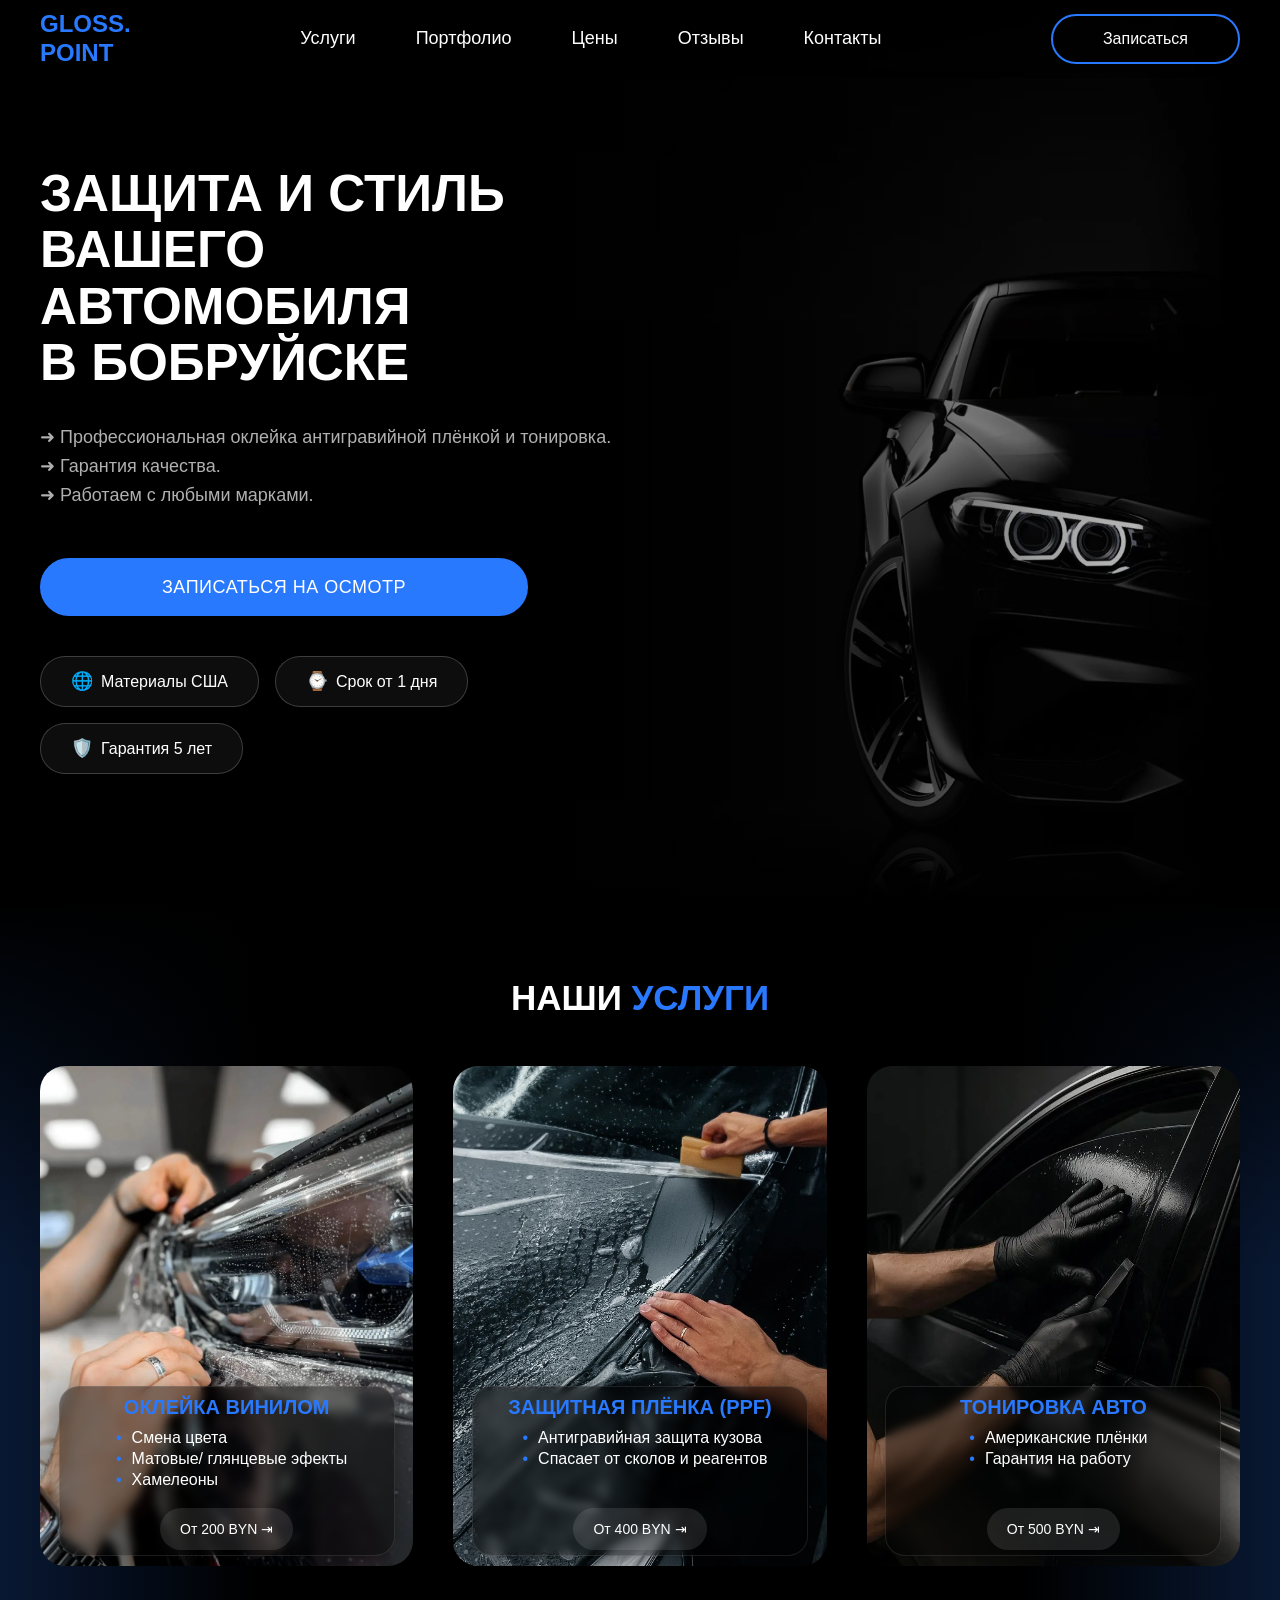
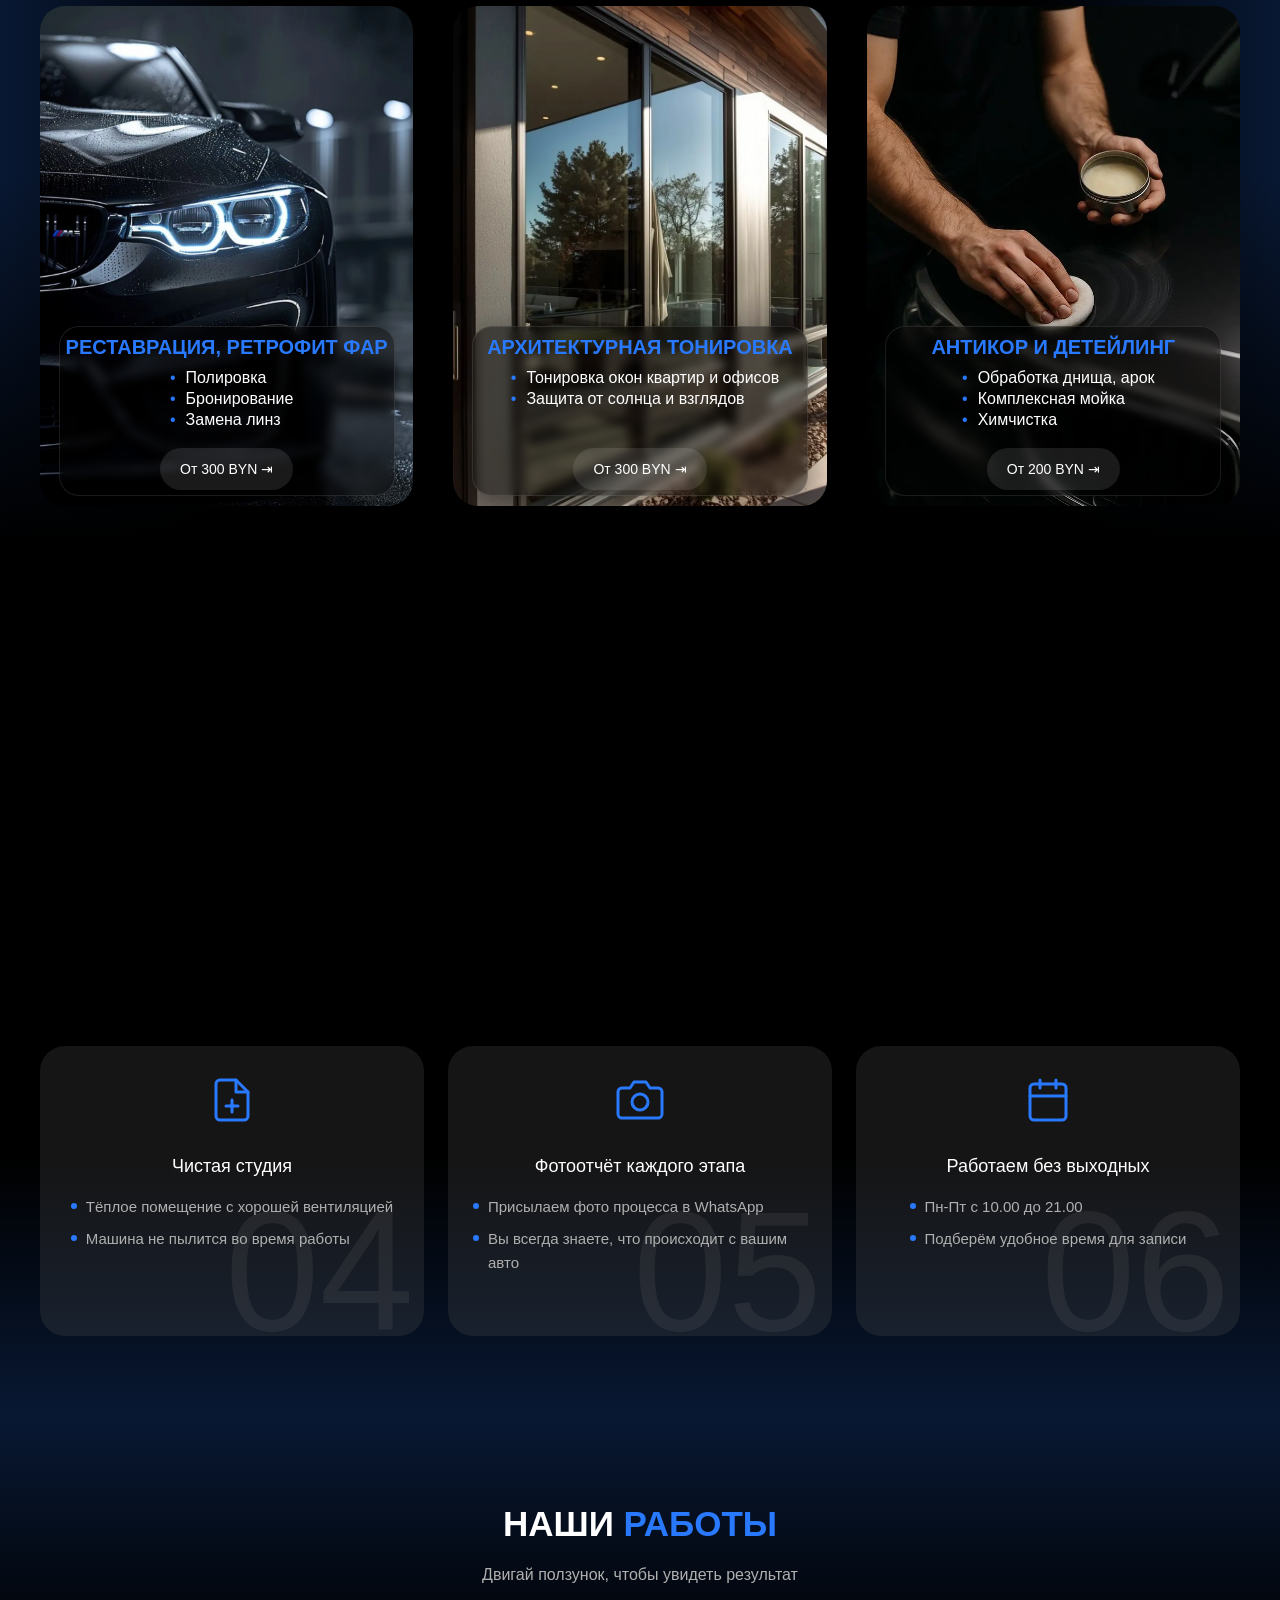
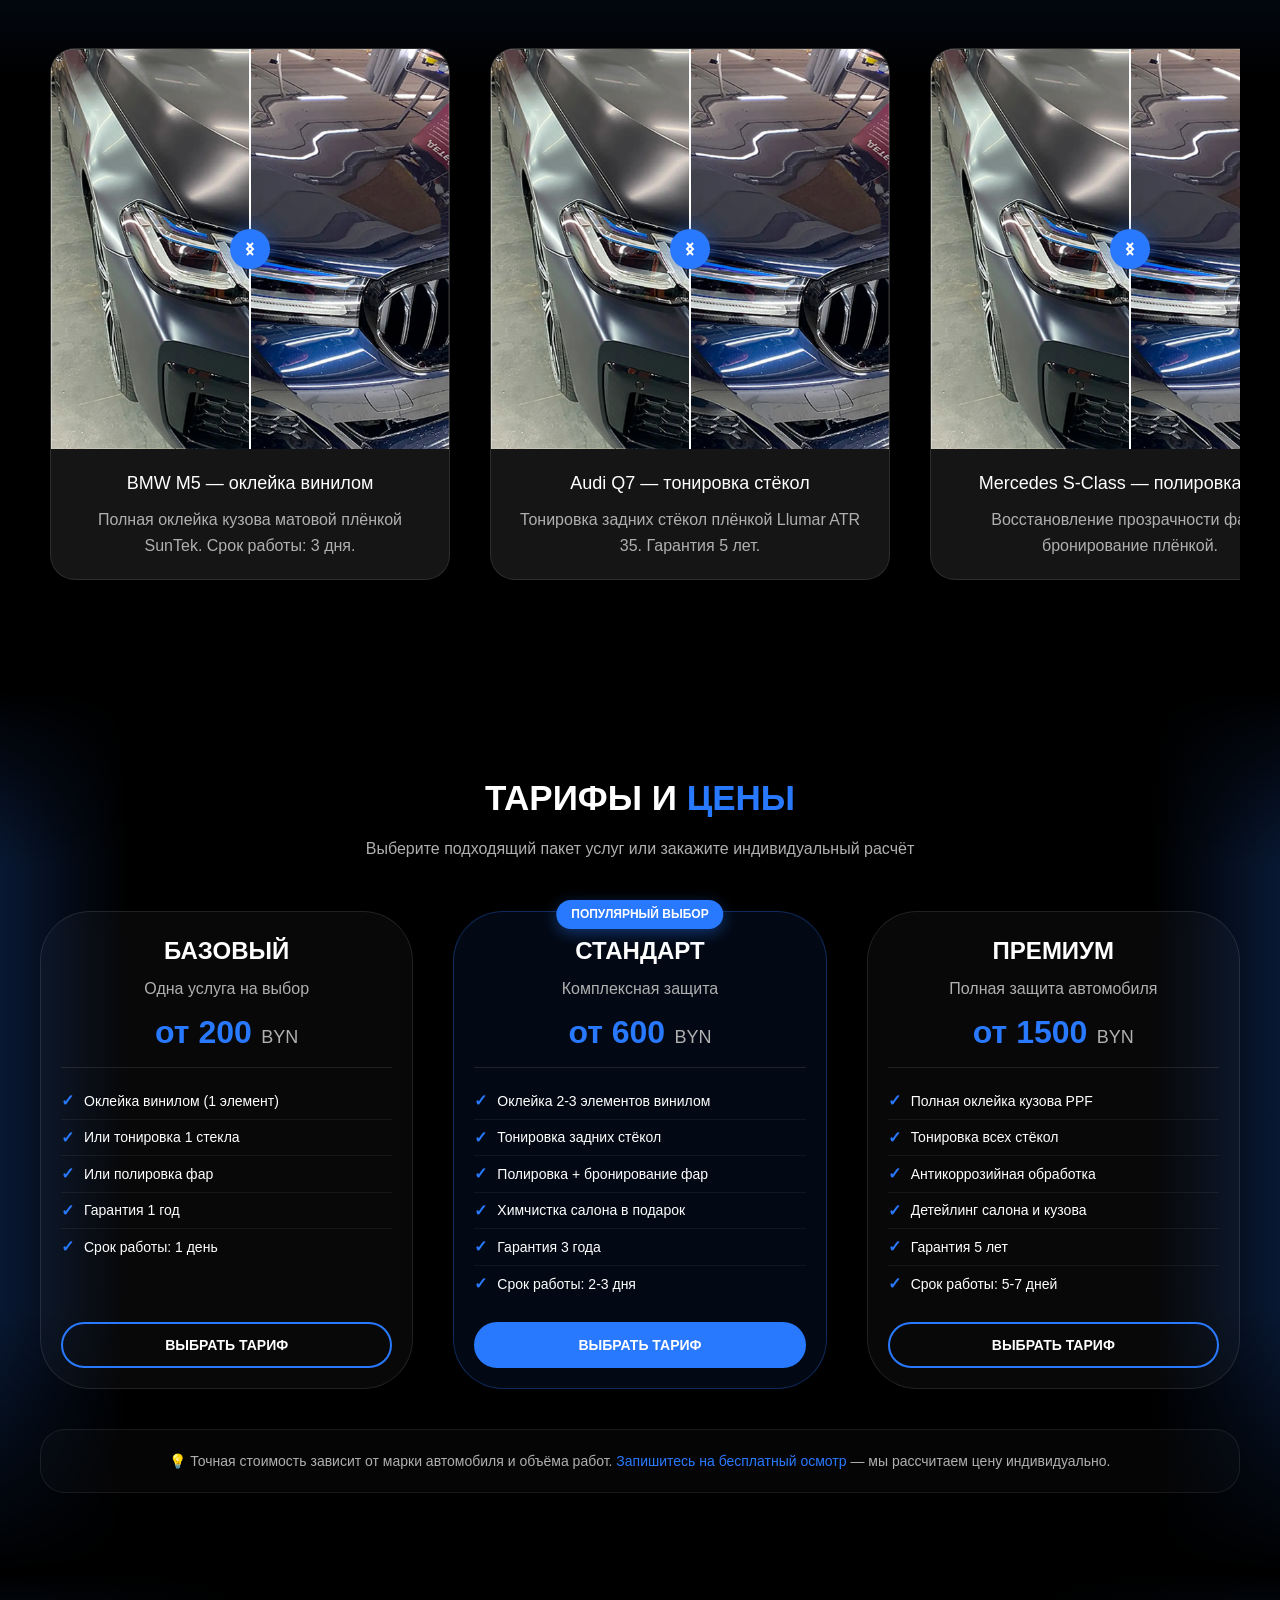
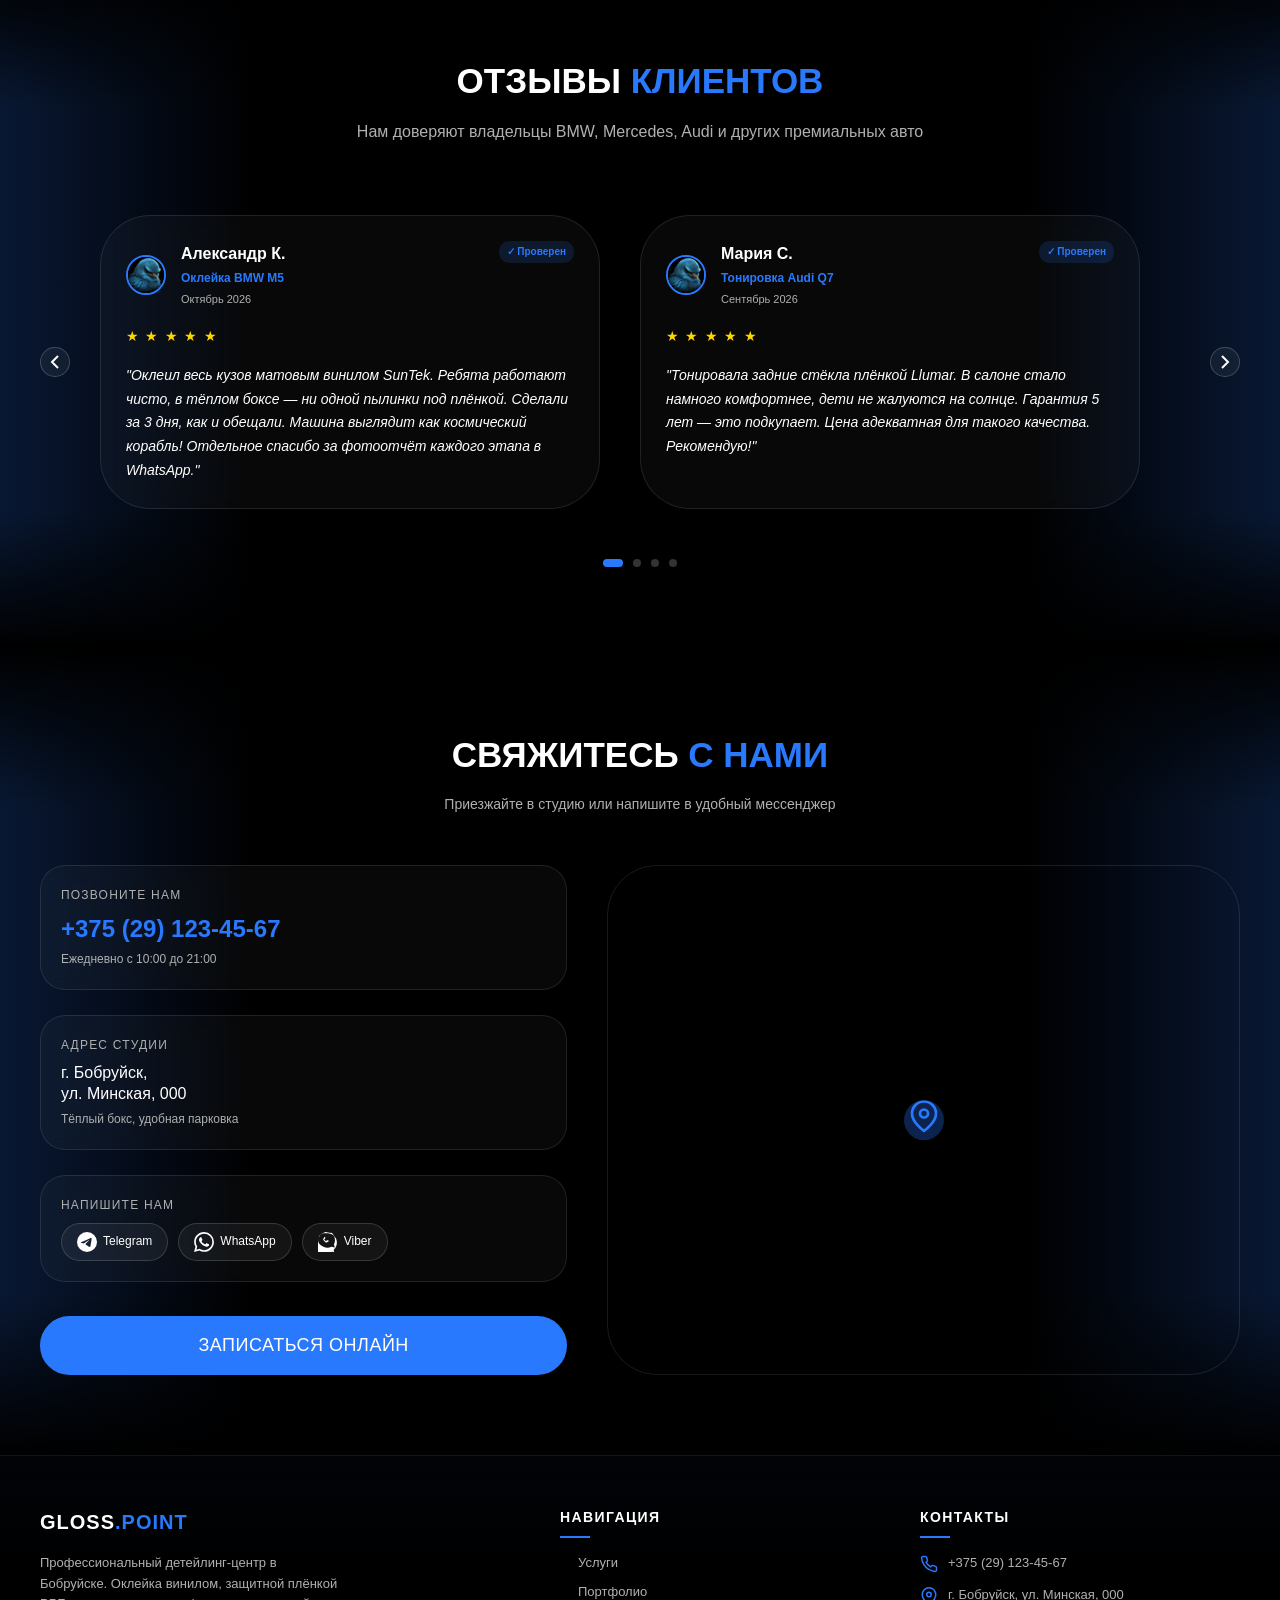
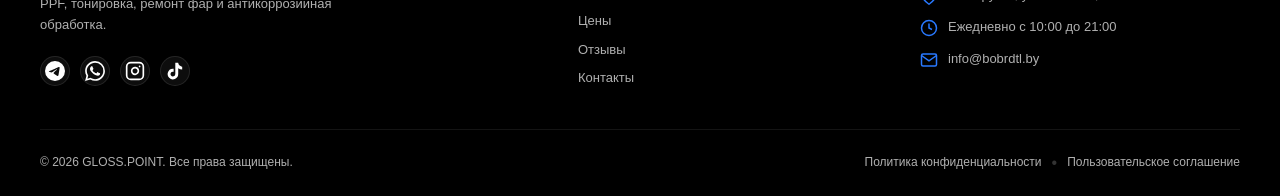
==== commit d1e5d27c: "Update index.html" ====
--- a/index.html
+++ b/index.html
@@ -24,7 +24,7 @@
     />
     <meta name="apple-mobile-web-app-title" content="MyWebSite" />
     <link rel="manifest" href="./site.webmanifest" />
-    <link rel="stylesheet" href="/css/style.css" />
+    <link rel="stylesheet" href="./css/style.css" />
     <link rel="stylesheet" href="/css/services.css" />
     <link rel="stylesheet" href="/css/whyus.css" />
     <link rel="stylesheet" href="/css/portfolio.css" />
--- a/css/style.css
+++ b/css/style.css
@@ -0,0 +1,1033 @@
+:root {
+  --color-bg: #000;
+  --color-bg-secondary: #0a0a0a;
+  --color-accent: #2979ff;
+  --color-accent-hover: #1565c0;
+  --color-text-primary: #fff;
+  --color-text-secondary: #b0b0b0;
+  --color-border: rgba(255, 255, 255, 0.2);
+
+  --font-main:
+    "Inter", -apple-system, BlinkMacSystemFont, "Segoe UI", sans-serif;
+  --font-headings:
+    "Montserrat", -apple-system, BlinkMacSystemFont, "Segoe UI", sans-serif;
+
+  --conteiner-width: 128rem;
+  --border-radius: 5rem;
+  --border-radius-sm: 2.5rem;
+
+  --section-padding: 8rem 0;
+  --gap: 2.4rem;
+  --gap-lg: 4rem;
+  --gap-xl: 6rem;
+
+  --transition: all 0.3s ease;
+}
+
+html {
+  font-size: 62.5%;
+  scroll-behavior: smooth;
+}
+
+html,
+body {
+  width: 100%;
+  margin: 0;
+  padding: 0;
+  overflow-x: hidden;
+}
+
+*,
+*::before,
+*::after {
+  margin: 0;
+  padding: 0;
+  box-sizing: border-box;
+}
+
+body {
+  font-family: var(--font-main);
+  font-size: 1.6rem;
+  color: var(--color-text-primary);
+  line-height: 1.6;
+  background-color: var(--color-bg);
+  min-height: 100vh;
+}
+
+ul {
+  list-style: none;
+}
+
+a {
+  text-decoration: none;
+  color: inherit;
+  transition: var(--transition);
+}
+
+img {
+  max-width: 100%;
+  height: auto;
+  display: block;
+}
+
+button {
+  border: none;
+  background: none;
+  cursor: pointer;
+  font: inherit;
+  color: inherit;
+}
+
+.container {
+  width: 100%;
+  max-width: var(--conteiner-width);
+  margin: 0 auto;
+  padding: 0 4rem;
+  box-sizing: border-box;
+}
+
+.header {
+  position: fixed;
+  top: 0;
+  left: 0;
+  right: 0;
+  z-index: 100;
+  background-color: rgba(0, 0, 0, 0.062);
+  backdrop-filter: blur(1rem);
+  -webkit-backdrop-filter: blur(1rem);
+  padding: 1rem 0;
+  border-radius: 5rem;
+  isolation: isolate;
+}
+
+.header .container {
+  display: flex;
+  align-items: center;
+  justify-content: space-between;
+  gap: 4rem;
+  position: relative;
+}
+
+.logo {
+  font-family: var(--font-headings);
+  font-size: 2.4rem;
+  font-weight: 700;
+  color: var(--color-accent);
+  line-height: 1.2;
+}
+
+.logo__accent {
+  display: block;
+}
+
+.nav {
+  display: flex;
+  align-items: center;
+}
+
+.nav__list {
+  display: flex;
+  gap: 6rem;
+  list-style: none;
+  padding: 0;
+  margin: 0;
+}
+
+.nav__list a {
+  font-size: 1.8rem;
+  font-weight: 400;
+  color: var(--color-text-primary);
+  text-decoration: none;
+  transition: color 0.3s ease;
+}
+
+.nav__list a:hover {
+  color: var(--color-accent);
+}
+
+.btn {
+  display: inline-block;
+  padding: 1rem 5rem;
+  border-radius: var(--border-radius);
+  font-family: var(--font-headings);
+  font-size: 1.6rem;
+  font-weight: 500;
+  text-align: center;
+  transition: var(--transition);
+  cursor: pointer;
+  border: 0.2rem solid transparent;
+}
+
+.btn__outline {
+  border-color: var(--color-accent);
+  color: var(--color-text-primary);
+  background: transparent;
+  display: inline-block;
+}
+
+.btn__outline:hover {
+  background-color: var(--color-accent);
+  color: var(--color-text-primary);
+  box-shadow:
+    inset 0.2rem 0.2rem 0.5rem rgba(0, 0, 0, 0.632),
+    inset -0.2rem -0.2rem 0.5rem rgba(255, 255, 255, 0.7);
+}
+
+.btn__primary {
+  background-color: var(--color-accent);
+  color: var(--color-text-primary);
+  border-color: var(--color-accent);
+}
+
+.btn__primary:hover {
+  background-color: var(--color-accent-hover);
+  border-color: var(--color-accent-hover);
+  transform: translateY(-0.4rem);
+  box-shadow:
+    0 0.4rem 1.4rem rgba(41, 121, 255, 0.4),
+    inset 0.2rem 0.2rem 0.5rem rgba(255, 255, 255, 0.7);
+}
+
+.btn__large {
+  padding: 1.3rem 12rem;
+  font-size: 1.8rem;
+  font-weight: 500;
+  text-transform: uppercase;
+  letter-spacing: 0.05rem;
+}
+
+.hero {
+  min-height: 100vh;
+  display: flex;
+  align-items: center;
+  padding-top: 10rem;
+  padding-bottom: 6rem;
+  position: relative;
+  background-image:
+    linear-gradient(
+      to right,
+      rgba(0, 0, 0, 0.9) 0%,
+      rgba(0, 0, 0, 0.5) 50%,
+      rgba(0, 0, 0, 0.2) 100%
+    ),
+    linear-gradient(to top, #000000 0%, transparent 10%),
+    url("../imeges/фоновая\ картинка\ итог.webp");
+  background-size: 55%;
+  background-position: right 10% bottom 20%;
+  background-repeat: no-repeat;
+}
+
+.hero .container {
+  width: 100%;
+  position: relative;
+  z-index: 2;
+}
+
+.hero__content {
+  max-width: 60rem;
+  position: relative;
+  z-index: 3;
+}
+
+.hero__title {
+  font-family: var(--font-headings);
+  font-size: clamp(4rem, 4vw, 7.2rem);
+  font-weight: 600;
+  line-height: 1.1;
+  margin-bottom: 3.2rem;
+  color: var(--color-text-primary);
+}
+
+.hero__subtitle {
+  font-size: 1.8rem;
+  line-height: 1.6;
+  color: var(--color-text-secondary);
+  margin-bottom: 4.8rem;
+}
+
+.hero__features {
+  display: flex;
+  flex-wrap: wrap;
+  gap: 1.6rem;
+  margin-top: 4rem;
+}
+
+.feature {
+  display: flex;
+  align-items: center;
+  gap: 0.8rem;
+  padding: 1rem 3rem;
+  background-color: rgba(255, 255, 255, 0.05);
+  border: 0.1rem solid var(--color-border);
+  border-radius: var(--border-radius-sm);
+  font-size: 1.6rem;
+  color: var(--color-text-primary);
+}
+
+.feature__icon {
+  font-size: 1.8rem;
+}
+
+.hero__image {
+  position: relative;
+  display: flex;
+  justify-content: center;
+  align-items: flex-end;
+  height: 100%;
+  max-height: 85vh;
+}
+
+.hero__image img {
+  height: 160%;
+  width: 200%;
+  object-fit: contain;
+  filter: drop-shadow(0 2rem 6rem rgba(0, 0, 0, 0.8));
+}
+
+.burger {
+  display: none;
+  width: 3rem;
+  height: 2rem;
+  position: relative;
+  z-index: 300;
+  background: none;
+  border: none;
+  cursor: pointer;
+  padding: 0;
+}
+
+.burger span {
+  display: block;
+  width: 100%;
+  height: 0.2rem;
+  background-color: var(--color-accent);
+  position: absolute;
+  left: 0;
+  transition: var(--transition);
+}
+
+.burger span:nth-child(1) {
+  top: 0;
+}
+.burger span:nth-child(2) {
+  top: 50%;
+  transform: translateY(-50%);
+}
+.burger span:nth-child(3) {
+  bottom: 0;
+}
+
+.burger.active span:nth-child(1) {
+  top: 50%;
+  transform: translateY(-50%) rotate(45deg);
+}
+.burger.active span:nth-child(2) {
+  opacity: 0;
+}
+.burger.active span:nth-child(3) {
+  bottom: 50%;
+  transform: translateY(50%) rotate(-45deg);
+}
+
+@media (max-width: 64rem) {
+  .hero {
+    background-position: bottom right;
+    background-size: 70%;
+    padding-bottom: 2rem;
+  }
+
+  .hero__content {
+    text-align: center;
+    max-width: 100%;
+    margin: 0 auto;
+  }
+
+  .btn__large {
+    margin: 0 auto;
+  }
+
+  .hero__features {
+    justify-content: center;
+  }
+
+  .header .container {
+    gap: 2rem;
+  }
+
+  .nav__list {
+    gap: 3rem;
+  }
+
+  .nav__list a {
+    font-size: 1.6rem;
+  }
+}
+
+@media (max-width: 48rem) {
+  .hero {
+    min-height: auto;
+    padding-top: 12rem;
+    padding-bottom: 40vh;
+
+    background-position: bottom 30% center;
+    background-size: 85%;
+  }
+
+  .hero__title {
+    font-size: clamp(3.2rem, 8vw, 4.8rem);
+    margin-bottom: 2rem;
+  }
+
+  .hero__subtitle {
+    font-size: 1.6rem;
+    margin-bottom: 3rem;
+  }
+
+  .hero__features {
+    margin-top: 6rem;
+  }
+
+  .btn__large {
+    width: 100%;
+    max-width: 40rem;
+    opacity: 80%;
+  }
+
+  .feature {
+    font-size: 1.4rem;
+    padding: 1rem 1.6rem;
+  }
+
+  .header {
+    padding: 1.5rem 0;
+  }
+
+  .header .btn__outline {
+    display: none;
+  }
+
+  .nav {
+    position: fixed;
+    top: 0;
+    left: 0;
+    width: 100%;
+    height: 100vh;
+    background: linear-gradient(
+      135deg,
+      #000 0%,
+      #0a0a0a 40%,
+      #0d1b2a 70%,
+      #1b2838 100%
+    );
+
+    display: flex;
+    flex-direction: column;
+    justify-content: center;
+    align-items: center;
+    transform: translateX(-100%);
+    transition: transform 0.4s ease;
+    z-index: 200;
+  }
+
+  .nav::before {
+    display: none;
+  }
+
+  .nav.active::before {
+    opacity: 1;
+    visibility: visible;
+  }
+
+  .nav.active {
+    transform: translateX(0);
+  }
+
+  .nav__list {
+    flex-direction: column;
+    gap: 5rem;
+    text-align: center;
+    list-style: none;
+    padding: 0;
+    margin: 0;
+  }
+  .nav__list li {
+    opacity: 0;
+    transform: translateY(20px);
+    transition:
+      opacity 0.3s ease,
+      transform 0.3s ease;
+  }
+
+  .nav.active .nav__list li {
+    opacity: 1;
+    transform: translateY(0);
+  }
+
+  .nav.active .nav__list li:nth-child(1) {
+    transition-delay: 0.1s;
+  }
+  .nav.active .nav__list li:nth-child(2) {
+    transition-delay: 0.2s;
+  }
+  .nav.active .nav__list li:nth-child(3) {
+    transition-delay: 0.3s;
+  }
+
+  .nav__list a {
+    font-size: 2.4rem;
+    font-weight: 400;
+    color: var(--color-text-primary);
+    text-decoration: none;
+    transition:
+      color 0.3s ease,
+      transform 0.3s ease;
+    display: inline-block;
+    text-transform: uppercase;
+
+    &:hover {
+      color: var(--color-accent);
+      transform: scale(1.1);
+    }
+  }
+
+  .header .btn__outline {
+    display: none;
+  }
+
+  .burger {
+    display: block;
+  }
+}
+
+@media (max-width: 30rem) {
+  .hero {
+    background-size: 95%;
+    padding-bottom: 35vh;
+  }
+
+  .hero__features {
+    flex-direction: column;
+    align-items: center;
+    gap: 1rem;
+  }
+
+  .feature {
+    width: 100%;
+    max-width: 28rem;
+  }
+}
+
+.modal {
+  position: fixed;
+  top: 0;
+  left: 0;
+  width: 100%;
+  height: 100vh;
+  z-index: 99999;
+
+  display: flex;
+  justify-content: center;
+  align-items: center;
+
+  opacity: 0;
+  visibility: hidden;
+  transition:
+    opacity 0.3s ease,
+    visibility 0.3s ease;
+}
+
+.modal.active {
+  opacity: 1;
+  visibility: visible;
+}
+
+.modal__overlay {
+  position: absolute;
+  top: 0;
+  left: 0;
+  width: 100%;
+  height: 100%;
+  background-color: rgba(0, 0, 0, 0.85);
+}
+
+.modal__content {
+  position: relative;
+  background: linear-gradient(135deg, #1a1a1a 0%, #0d1b2a 100%);
+  border: 1px solid var(--color-border);
+  border-radius: var(--border-radius);
+  padding: 4rem;
+  max-width: 70rem;
+  width: 80%;
+  max-height: 95vh;
+  overflow-y: auto;
+
+  transform: scale(0.9) translateY(20px);
+  transition: transform 0.3s ease;
+}
+
+.modal.active .modal__content {
+  transform: scale(1) translateY(0);
+}
+
+.modal__close {
+  position: absolute;
+  top: 2rem;
+  right: 2rem;
+  width: 3rem;
+  height: 3rem;
+  background: none;
+  border: none;
+  cursor: pointer;
+  padding: 0;
+  display: flex;
+  align-items: center;
+  justify-content: center;
+}
+
+.modal__close span {
+  position: absolute;
+  width: 2.5rem;
+  height: 0.2rem;
+  background-color: var(--color-text-primary);
+  transition: all 0.3s ease;
+}
+
+.modal__close span:first-child {
+  transform: rotate(45deg);
+}
+
+.modal__close span:last-child {
+  transform: rotate(-45deg);
+}
+
+.modal__close:hover span {
+  background-color: var(--color-accent);
+}
+
+/* Заголовок */
+.modal__title {
+  font-family: var(--font-headings);
+  font-size: 3.2rem;
+  font-weight: 700;
+  color: var(--color-text-primary);
+  margin-bottom: 1rem;
+  text-align: center;
+}
+
+.modal__subtitle {
+  font-size: 1.6rem;
+  color: var(--color-text-secondary);
+  text-align: center;
+  margin-bottom: 3rem;
+}
+
+/* Форма */
+.modal__form {
+  display: flex;
+  flex-direction: column;
+  gap: 2rem;
+}
+
+.form__group {
+  width: 100%;
+}
+
+.form__group input,
+.form__group textarea {
+  width: 100%;
+  padding: 1.5rem 2rem;
+  background-color: rgba(255, 255, 255, 0.05);
+  border: 1px solid var(--color-border);
+  border-radius: var(--border-radius-sm);
+  color: var(--color-text-primary);
+  font-family: var(--font-main);
+  font-size: 1.6rem;
+  transition: all 0.3s ease;
+}
+
+.form__group input:focus,
+.form__group textarea:focus {
+  outline: none;
+  border-color: var(--color-accent);
+  background-color: rgba(255, 255, 255, 0.08);
+}
+
+.form__group input::placeholder,
+.form__group textarea::placeholder {
+  color: var(--color-text-secondary);
+}
+
+.form__group textarea {
+  resize: vertical;
+  min-height: 10rem;
+}
+
+.modal__form .btn__primary {
+  width: 100%;
+  margin-top: 1rem;
+}
+
+.form__privacy {
+  font-size: 1.2rem;
+  color: var(--color-text-secondary);
+  text-align: center;
+  margin-top: 1rem;
+}
+
+.form__privacy a {
+  color: var(--color-accent);
+  text-decoration: underline;
+}
+
+.form__privacy a:hover {
+  color: var(--color-accent-hover);
+}
+
+.privacy-checkbox {
+  display: flex;
+  justify-content: center;
+  gap: 1rem;
+  cursor: pointer;
+  font-size: 1.4rem;
+  color: var(--color-text-secondary);
+  margin-bottom: 2rem;
+}
+
+.privacy-checkbox input[type="checkbox"] {
+  width: 1.8rem;
+  height: 1.8rem;
+  margin-top: 0.2rem;
+  cursor: pointer;
+  color: var(--color-accent);
+}
+
+.privacy-checkbox a {
+  color: var(--color-accent);
+  text-decoration: underline;
+}
+
+button[disabled] {
+  opacity: 0.5;
+  cursor: not-allowed;
+  pointer-events: none;
+}
+
+@media (max-width: 48rem) {
+  .modal__content {
+    padding: 3rem 2rem;
+    width: 95%;
+  }
+
+  .modal__title {
+    font-size: 2.4rem;
+  }
+
+  .modal__subtitle {
+    font-size: 1.4rem;
+    margin-bottom: 2rem;
+  }
+
+  .form__group input,
+  .form__group textarea {
+    padding: 1.2rem 1.5rem;
+    font-size: 1.4rem;
+  }
+
+  .modal__close {
+    top: 1.5rem;
+    right: 1.5rem;
+  }
+}
+
+.form__checkbox {
+  display: flex;
+  align-items: flex-start;
+  gap: 1rem;
+}
+
+.form__checkbox label {
+  display: flex;
+  align-items: flex-start;
+  gap: 1rem;
+  font-size: 1.2rem;
+  color: var(--color-text-secondary);
+  cursor: pointer;
+}
+
+.form__checkbox input {
+  width: 2rem;
+  height: 2rem;
+  margin-top: 0.2rem;
+  accent-color: var(--color-accent);
+  cursor: pointer;
+  flex-shrink: 0;
+}
+
+.form__checkbox a {
+  color: var(--color-accent);
+  text-decoration: underline;
+}
+
+.tabs {
+  display: flex;
+  gap: 0.5rem;
+  margin-bottom: 2rem;
+  border-bottom: 1px solid rgba(255, 255, 255, 0.1);
+  padding-bottom: 0;
+}
+
+.tabs__btn {
+  flex: 1;
+  padding: 1rem 1.5rem;
+  background: transparent;
+  border: none;
+  border-bottom: 2px solid transparent;
+  color: var(—color-text-secondary);
+  font-size: 1.3rem;
+  font-family: var(—font-main);
+  font-weight: 500;
+  cursor: pointer;
+  transition: all 0.3s ease;
+  text-transform: uppercase;
+  letter-spacing: 0.05em;
+}
+
+.tabs__btn:hover {
+  color: var(--color-accent);
+}
+
+.tabs__btn—active {
+  color: var(--color-accent);
+  border-bottom-color: var(--color-accent);
+}
+
+.tabs__content {
+  display: none;
+}
+
+.tabs__content—active {
+  display: block;
+}
+
+.cal-container {
+  width: 100%;
+  min-height: 500px;
+  border-radius: var(—border-radius-sm);
+  overflow: hidden;
+  background: #0a0a0a;
+  border: 1px solid rgba(255, 255, 255, 0.1);
+}
+
+.cal-iframe {
+  width: 100%;
+  height: 60rem;
+  border: none;
+  border-radius: var(--border-radius-sm);
+  background: #0a0a0a;
+}
+
+@media (max-width: 48rem) {
+  .tabs__btn {
+    font-size: 1.1rem;
+    padding: 0.8rem 1rem;
+  }
+
+  .cal-container {
+    min-height: 400px;
+  }
+}
+.body__policy {
+  background-image:
+    linear-gradient(to right, #2978ff33, transparent 15%),
+    linear-gradient(to left, #2978ff33, transparent 15%);
+  background-repeat: no-repeat;
+  min-height: 100vh;
+}
+
+.policy-page {
+  padding-top: 12rem;
+  padding-bottom: 8rem;
+  min-height: 100vh;
+  background-color: var(--color-bg);
+  background-image:
+    linear-gradient(to bottom, #000000 0%, transparent 30%),
+    linear-gradient(to right, #2978ff33, transparent 15%),
+    linear-gradient(to left, #2978ff33, transparent 15%);
+
+  background-repeat: no-repeat;
+}
+
+.header--transparent {
+  background-color: rgba(0, 0, 0, 0.062);
+  backdrop-filter: blur(1rem);
+  -webkit-backdrop-filter: blur(1rem);
+  border-radius: 5rem;
+  border-bottom: 0.5px solid #1b2838;
+}
+
+.policy-page h1 {
+  text-align: center;
+  font-family: var(--font-headings);
+  font-size: 4rem;
+  font-weight: 600;
+  color: var(--color-text-primary);
+  margin-bottom: 1rem;
+  text-transform: uppercase;
+}
+
+.policy-page__date {
+  text-align: center;
+  font-size: 1.4rem;
+  color: var(--color-text-secondary);
+  margin-bottom: 4rem;
+}
+
+.policy-section {
+  margin-bottom: 3rem;
+}
+
+.policy-section h2 {
+  font-family: var(--font-headings);
+  font-size: 2.4rem;
+  font-weight: 600;
+  color: var(--color-accent);
+  margin-bottom: 1.5rem;
+  line-height: 1.3;
+}
+
+.policy-section p {
+  font-size: 1.8rem;
+  color: var(--color-text-primary);
+  line-height: 1.7;
+  margin-bottom: 1rem;
+  padding-left: 3rem;
+}
+
+.policy-section ul {
+  list-style: none;
+  padding-left: 0;
+  margin: 1rem 0;
+  padding-left: 3rem;
+}
+
+.policy-section ul li {
+  position: relative;
+  padding-left: 2rem; /* 20px отступ для маркера */
+  font-size: 1.6rem;
+  color: var(--color-text-primary);
+  line-height: 1.7;
+  margin-bottom: 0.8rem;
+}
+
+.policy-section ul li::before {
+  content: "";
+  position: absolute;
+  left: 0;
+  top: 1rem;
+  width: 0.6rem; /* 6px */
+  height: 0.6rem;
+  background-color: var(--color-accent);
+  border-radius: 50%;
+}
+
+.policy-section a {
+  color: var(--color-accent);
+  text-decoration: none;
+  transition: color 0.3s ease;
+}
+
+.policy-section a:hover {
+  color: var(--color-accent-hover);
+  text-decoration: underline;
+}
+
+.body__policy .footer {
+  border-top: 0.5px solid #3c424a;
+  border-radius: 5rem;
+  color: #858484;
+  font-size: 1.6rem;
+}
+
+@media (max-width: 48rem) {
+  .policy-page {
+    padding-top: 10rem;
+    padding-bottom: 4rem;
+  }
+
+  .policy-page h1 {
+    font-size: 2.8rem;
+  }
+
+  .policy-section h2 {
+    font-size: 2rem;
+  }
+
+  .policy-section p,
+  .policy-section ul li {
+    font-size: 1.4rem;
+  }
+
+  .header:not(.header--transparent) .btn__outline {
+    display: none;
+  }
+
+  .header--transparent .btn__outline {
+    display: inline-block;
+  }
+
+  .header--transparent .burger {
+    display: none;
+  }
+}
+
+.fade-in {
+  opacity: 0;
+  transform: translateY(40px);
+  transition:
+    opacity 0.8s ease-out,
+    transform 0.8s ease-out;
+}
+
+.fade-in.visible {
+  opacity: 1;
+  transform: translateY(0);
+}
+
+.fade-in-left {
+  opacity: 0;
+  transform: translateX(-60px);
+  transition:
+    opacity 0.8s ease-out,
+    transform 0.8s ease-out;
+}
+
+.fade-in-left.visible {
+  opacity: 1;
+  transform: translateX(0);
+}
+
+.fade-in-right {
+  opacity: 0;
+  transform: translateX(60px);
+  transition:
+    opacity 0.8s ease-out,
+    transform 0.8s ease-out;
+}
+
+.fade-in-right.visible {
+  opacity: 1;
+  transform: translateX(0);
+}
+
+.fade-in-scale {
+  opacity: 0;
+  transform: scale(0.9);
+  transition:
+    opacity 0.8s ease-out,
+    transform 0.8s ease-out;
+}
+
+.fade-in-scale.visible {
+  opacity: 1;
+  transform: scale(1);
+}
--- a/css/services.css
+++ b/css/services.css
@@ -0,0 +1,300 @@
+:root {
+  --color-bg: #000;
+  --color-bg-secondary: #0a0a0a;
+  --color-accent: #2979ff;
+  --color-accent-hover: #1565c0;
+  --color-text-primary: #fff;
+  --color-text-secondary: #b0b0b0;
+  --color-border: rgba(255, 255, 255, 0.2);
+
+  --font-main:
+    "Inter", -apple-system, BlinkMacSystemFont, "Segoe UI", sans-serif;
+  --font-headings:
+    "Montserrat", -apple-system, BlinkMacSystemFont, "Segoe UI", sans-serif;
+
+  --conteiner-width: 128rem;
+  --border-radius: 5rem;
+  --border-radius-sm: 2.5rem;
+
+  --section-padding: 8rem 0;
+  --gap: 2.4rem;
+  --gap-lg: 4rem;
+  --gap-xl: 6rem;
+
+  --transition: all 0.3s ease;
+}
+
+.services {
+  min-height: 100vh;
+  display: flex;
+  align-items: center;
+  background-image:
+    linear-gradient(to bottom, #000000 0%, transparent 30%),
+    linear-gradient(to top, #000000 0%, transparent 30%),
+    linear-gradient(to right, #2978ff33, transparent 20%),
+    linear-gradient(to left, #2978ff33, transparent 20%);
+  background-repeat: no-repeat;
+}
+
+.services__content {
+  text-align: center;
+  margin-bottom: 4rem;
+}
+
+.services__title {
+  text-align: center;
+  text-transform: uppercase;
+  font-weight: 700;
+  margin-bottom: 4rem;
+  margin-top: 7rem;
+  font-size: 3.5rem;
+}
+
+.services__title--blue {
+  color: var(--color-accent);
+}
+
+.services__grid {
+  display: grid;
+  grid-template-rows: repeat(2, 1fr);
+  grid-template-columns: repeat(3, 1fr);
+  gap: var(--gap-lg);
+}
+
+.services__card {
+  background-size: cover;
+  background-position: center;
+  position: relative;
+  border-radius: var(--border-radius-sm);
+  overflow: hidden;
+  width: auto;
+  min-height: 50rem;
+  transition: all 0.3s ease;
+
+  &:hover {
+    transform: scale(1.02);
+    box-shadow:
+      0 0.8rem 2.4rem rgba(41, 120, 255, 0.242),
+      inset 0.4rem 0.4rem 0.8rem rgba(255, 255, 255, 0.281);
+  }
+}
+
+.services__card--one {
+  background-image: url("../imeges/винил.webp");
+}
+.services__card--two {
+  background-image: url("../imeges/защитная\ пленка.webp");
+}
+.services__card--three {
+  background-image: url("../imeges/тонировка.webp");
+}
+.services__card--four {
+  background-image: url("../imeges/фара1.webp");
+}
+.services__card--five {
+  background-image: url("../imeges/арх\ тонировка.webp");
+}
+.services__card--six {
+  background-image: url("../imeges/дтл.webp");
+}
+
+.card__title {
+  color: var(--color-accent);
+  font-size: 2rem;
+  text-transform: uppercase;
+  font-weight: 600;
+  text-align: center;
+  line-height: 105%;
+  margin-top: 1rem;
+  text-align: center;
+}
+
+.card__overlay {
+  background-color: rgba(0, 0, 0, 0.479);
+  backdrop-filter: blur(5px);
+  -webkit-backdrop-filter: blur(5px);
+  border: 1px solid rgba(255, 255, 255, 0.1);
+  box-shadow: 0 8px 32px rgba(0, 0, 0, 0.5);
+  border-radius: 2rem;
+  max-width: 90%;
+  min-height: 17rem;
+  position: absolute;
+  bottom: 0;
+  margin-bottom: 1rem;
+  left: 5%;
+  right: 5%;
+  display: flex;
+  flex-direction: column;
+  align-items: center;
+}
+
+.card__list li::before {
+  content: "•";
+  color: var(--color-accent);
+  margin: 1rem;
+}
+
+.card__list {
+  font-size: 1.6rem;
+  line-height: 130%;
+  letter-spacing: -1%;
+  margin: 1rem;
+  font-weight: 400;
+  text-align: left;
+}
+
+.card__btn {
+  display: inline-block;
+  padding: 1rem 2rem;
+  background-color: rgba(255, 255, 255, 0.1);
+  border-radius: var(--border-radius-sm);
+  color: var(--color-text-primary);
+  text-decoration: none;
+  font-size: 1.4rem;
+  font-weight: 500;
+  transition: all 0.3s ease;
+  margin-top: auto;
+  bottom: 0;
+  margin-bottom: 0.5rem;
+
+  &:hover {
+    background-color: var(--color-accent);
+    color: #fff;
+    transform: translateY(-2px);
+    box-shadow:
+      inset 0.2rem 0.2rem 0.5rem rgba(0, 0, 0, 0.632),
+      inset -0.2rem -0.2rem 0.5rem rgba(0, 0, 0, 0.632);
+  }
+}
+@media (max-width: 64rem) {
+  .services__grid {
+    grid-template-columns: repeat(2, 1fr);
+    gap: var(--gap);
+  }
+
+  .services__card {
+    min-height: 40rem;
+    min-width: 30rem;
+  }
+
+  .services__title {
+    font-size: 3rem;
+    margin-top: 5rem;
+    margin-bottom: 3rem;
+  }
+}
+@media (max-width: 48rem) {
+  .services {
+    min-height: auto;
+    padding: 4rem 0;
+    background-image:
+      linear-gradient(to bottom, #000000 0%, transparent 30%),
+      linear-gradient(to top, #000000 0%, transparent 30%),
+      linear-gradient(to right, #2978ff33, transparent 10%),
+      linear-gradient(to left, #2978ff33, transparent 10%);
+
+    background-repeat: no-repeat;
+  }
+
+  .services__grid {
+    grid-template-columns: 1fr;
+    gap: var(--gap);
+  }
+
+  .services__card {
+    min-height: 40rem;
+    min-width: 100%;
+  }
+
+  .services__title {
+    font-size: 2.4rem;
+    margin-top: 3rem;
+    margin-bottom: 2.5rem;
+  }
+
+  .card__overlay {
+    padding: 1.5rem;
+    height: auto;
+    min-height: 14rem;
+    border-radius: var(--border-radius-sm);
+    display: flex;
+    flex-direction: column;
+    align-items: center;
+    text-align: center;
+  }
+
+  .card__title {
+    font-size: 1.6rem;
+    margin-top: 0.5rem;
+    text-align: center;
+  }
+
+  .card__list {
+    font-size: 1.6rem;
+    line-height: 1.4;
+    text-align: left;
+    width: 100%;
+    display: flex;
+    flex-direction: column;
+    align-items: center;
+    padding: 0;
+    margin: 0;
+  }
+
+  .card__list li {
+    display: flex;
+    align-items: center;
+    text-align: left;
+    max-width: 25rem;
+    margin-bottom: 0.5rem;
+    width: 100%;
+  }
+
+  .card__list li::before {
+    content: "•";
+    color: var(--color-accent);
+    margin-right: 0.5rem;
+    flex-shrink: 0;
+  }
+
+  .card__btn {
+    font-size: 1.2rem;
+    padding: 1.5rem 5rem;
+    margin-top: auto;
+  }
+}
+
+@media (max-width: 23.4rem) {
+  .services {
+    padding: 3rem 0;
+  }
+
+  .services__title {
+    font-size: 2rem;
+    margin-top: 2rem;
+    margin-bottom: 2rem;
+  }
+
+  .services__card {
+    min-height: 30rem;
+  }
+
+  .card__overlay {
+    padding: 1rem;
+    min-height: 12rem;
+  }
+
+  .card__title {
+    font-size: 1.4rem;
+  }
+
+  .card__list {
+    font-size: 1.2rem;
+    line-height: 1.3;
+  }
+
+  .card__btn {
+    font-size: 1rem;
+    padding: 0.6rem 1.2rem;
+  }
+}
--- a/css/whyus.css
+++ b/css/whyus.css
@@ -0,0 +1,145 @@
+.why-us {
+  padding: var(--section-padding);
+  position: relative;
+  background-image: linear-gradient(to top, #2978ff33 0%, transparent 30%);
+}
+
+.why-us__title {
+  text-align: center;
+  font-family: var(--font-headings);
+  font-size: 3.5rem;
+  margin-bottom: 5rem;
+  text-transform: uppercase;
+}
+
+.why-us__title--blue {
+  color: var(--color-accent);
+}
+
+.why-us__grid {
+  display: grid;
+  grid-template-columns: repeat(3, 1fr);
+  gap: var(--gap);
+}
+
+.glass-card {
+  position: relative;
+  background: rgba(80, 80, 80, 0.262);
+  border-radius: var(--border-radius-sm);
+  padding: 3rem 2.5rem;
+  overflow: hidden;
+  backdrop-filter: blur(0.5px);
+  -webkit-backdrop-filter: blur(0.5px);
+  transition:
+    transform 0.3s ease,
+    background 0.3s ease;
+  display: flex;
+  flex-direction: column;
+  align-items: center;
+  text-align: center;
+  min-height: 29rem;
+}
+
+.glass-card:hover {
+  transform: translateY(-5px);
+  background: rgba(255, 255, 255, 0.136);
+  box-shadow: 0 5px 10px rgba(254, 254, 254, 0.121);
+
+  .glass-card__number {
+    color: rgba(8, 8, 8, 0.481);
+  }
+}
+
+.glass-card__number {
+  position: absolute;
+  bottom: -2rem;
+  right: 1rem;
+  font-family: var(--font-headings);
+  font-size: 17rem;
+  font-weight: 500;
+  line-height: 1;
+  color: rgba(118, 118, 118, 0.163);
+  pointer-events: none;
+  z-index: 0;
+}
+
+.glass-card__icon {
+  color: var(--color-accent);
+  margin-bottom: 2rem;
+  z-index: 1;
+}
+
+.glass-card__title {
+  font-family: var(--font-headings);
+  font-size: 1.8rem;
+  font-weight: 500;
+  color: #fff;
+  margin-bottom: 1.5rem;
+  z-index: 1;
+}
+
+.glass-card__list {
+  list-style: none;
+  padding: 0;
+  margin: 0;
+  z-index: 1;
+}
+
+.glass-card__list li {
+  font-size: 1.5rem;
+  color: var(--color-text-secondary);
+  line-height: 1.6;
+  margin-bottom: 0.8rem;
+  position: relative;
+  padding-left: 1.5rem;
+  text-align: left;
+}
+
+.glass-card__list li::before {
+  content: "";
+  position: absolute;
+  left: 0;
+  top: 0.8rem;
+  width: 6px;
+  height: 6px;
+  background-color: var(--color-accent);
+  border-radius: 50%;
+}
+
+@media (max-width: 64rem) {
+  .why-us__grid {
+    grid-template-columns: repeat(2, 1fr);
+  }
+
+  .glass-card__number {
+    font-size: 15rem;
+  }
+}
+
+@media (max-width: 48rem) {
+  .why-us__grid {
+    grid-template-columns: 1fr;
+  }
+
+  .why-us__title {
+    font-size: 2.5rem;
+    margin-bottom: 3rem;
+  }
+
+  .glass-card__title {
+    font-size: 2rem;
+  }
+
+  .glass-card__list li {
+    font-size: 1.8rem;
+  }
+
+  .glass-card {
+    padding: 2.5rem 2rem;
+  }
+
+  .glass-card__number {
+    font-size: 15rem;
+    bottom: -1rem;
+  }
+}
--- a/css/portfolio.css
+++ b/css/portfolio.css
@@ -0,0 +1,188 @@
+.portfolio {
+  padding: var(--section-padding);
+  position: relative;
+  background-image: linear-gradient(to bottom, #2978ff33 0%, transparent 30%);
+}
+
+.portfolio__title {
+  text-align: center;
+  font-family: var(--font-headings);
+  font-size: 3.5rem;
+  margin-bottom: 1rem;
+  text-transform: uppercase;
+}
+
+.portfolio__title--blue {
+  color: var(--color-accent);
+}
+
+.portfolio__subtitle {
+  text-align: center;
+  color: var(--color-text-secondary);
+  font-size: 1.6rem;
+  margin-bottom: 4rem;
+}
+
+.portfolio__carousel {
+  display: flex;
+  gap: var(--gap-lg);
+  overflow-x: auto;
+  scroll-snap-type: x mandatory;
+  padding: 2rem 1rem 3rem;
+  scrollbar-width: thin;
+  scrollbar-color: var(--color-accent) rgba(255, 255, 255, 0.1);
+}
+
+.portfolio__carousel::-webkit-scrollbar {
+  height: 6px;
+}
+
+.portfolio__carousel::-webkit-scrollbar-track {
+  background: rgba(255, 255, 255, 0.1);
+  border-radius: 3px;
+}
+
+.portfolio__carousel::-webkit-scrollbar-thumb {
+  background: var(--color-accent);
+  border-radius: 3px;
+}
+
+.portfolio__card {
+  flex: 0 0 40rem;
+  scroll-snap-align: center;
+  background: rgba(80, 80, 80, 0.262);
+  border: 1px solid rgba(255, 255, 255, 0.1);
+  border-radius: var(--border-radius-sm);
+  overflow: hidden;
+  transition:
+    transform 0.3s ease,
+    border-color 0.3s ease;
+}
+
+.portfolio__card:hover {
+  transform: translateY(-5px);
+  border-color: rgba(41, 120, 255, 0.4);
+}
+
+.portfolio__card-content {
+  padding: 2rem;
+}
+
+.portfolio__card-title {
+  font-family: var(--font-headings);
+  font-size: 1.8rem;
+  font-weight: 500;
+  color: #fff;
+  margin-bottom: 1rem;
+  text-align: center;
+}
+
+.portfolio__card-desc {
+  font-size: 1.6rem;
+  color: var(--color-text-secondary);
+  line-height: 1.6;
+  text-align: center;
+}
+
+.comparison-slider {
+  position: relative;
+  width: 100%;
+  height: 40rem;
+  overflow: hidden;
+  cursor: ew-resize;
+  user-select: none;
+}
+
+.comparison-slider__image {
+  position: absolute;
+  top: 0;
+  left: 0;
+  width: 100%;
+  height: 100%;
+}
+
+.comparison-slider__image img {
+  width: 100%;
+  height: 100%;
+  object-fit: cover;
+  display: block;
+}
+
+.comparison-slider__image--after {
+  clip-path: inset(0 50% 0 0);
+}
+
+.comparison-slider__handle {
+  position: absolute;
+  top: 0;
+  left: 50%;
+  width: 2px;
+  height: 100%;
+  background: #fff;
+  transform: translateX(-50%);
+  pointer-events: none;
+  z-index: 2;
+}
+
+.comparison-slider__button {
+  position: absolute;
+  top: 50%;
+  left: 50%;
+  transform: translate(-50%, -50%);
+  width: 4rem;
+  height: 4rem;
+  background: var(--color-accent);
+  border-radius: 50%;
+  display: flex;
+  align-items: center;
+  justify-content: center;
+  color: #fff;
+  box-shadow: 0 0 20px rgba(41, 120, 255, 0.5);
+  pointer-events: none;
+}
+
+.comparison-slider__label {
+  position: absolute;
+  top: 1rem;
+  padding: 0.5rem 1rem;
+  background: rgba(0, 0, 0, 0.6);
+  color: #fff;
+  font-size: 1.2rem;
+  font-weight: 600;
+  text-transform: uppercase;
+  border-radius: 4px;
+  pointer-events: none;
+  z-index: 3;
+}
+
+.comparison-slider__label--before {
+  left: 1rem;
+}
+
+.comparison-slider__label--after {
+  right: 1rem;
+}
+
+@media (max-width: 64rem) {
+  .portfolio__card {
+    flex: 0 0 35rem;
+  }
+
+  .comparison-slider {
+    height: 40rem;
+  }
+}
+
+@media (max-width: 48rem) {
+  .portfolio__title {
+    font-size: 2.4rem;
+  }
+
+  .portfolio__card {
+    flex: 0 0 90%;
+  }
+
+  .comparison-slider {
+    height: 50rem;
+  }
+}
--- a/css/pricing.css
+++ b/css/pricing.css
@@ -0,0 +1,241 @@
+.pricing {
+  padding: var(--section-padding);
+  position: relative;
+  background:
+    linear-gradient(to bottom, #000000 0%, transparent 20%),
+    linear-gradient(to top, #000000 0%, transparent 30%),
+    linear-gradient(to right, #2978ff33, transparent 10%),
+    linear-gradient(to left, #2978ff33, transparent 10%);
+}
+
+.pricing__title {
+  text-align: center;
+  font-family: var(--font-headings);
+  font-size: 3.5rem;
+  margin-bottom: 1rem;
+  text-transform: uppercase;
+}
+
+.pricing__title--blue {
+  color: var(--color-accent);
+}
+
+.pricing__subtitle {
+  text-align: center;
+  color: var(--color-text-secondary);
+  font-size: 1.6rem;
+  margin-bottom: 5rem;
+}
+
+.pricing__grid {
+  display: grid;
+  grid-template-columns: repeat(3, 1fr);
+  gap: var(--gap-lg);
+  align-items: stretch;
+}
+
+.pricing-card {
+  position: relative;
+  background: rgba(255, 255, 255, 0.03);
+  border: 1px solid rgba(255, 255, 255, 0.1);
+  border-radius: var(--border-radius);
+  padding: 2rem 2rem;
+  backdrop-filter: blur(10px);
+  -webkit-backdrop-filter: blur(10px);
+  transition: all 0.3s ease;
+  display: flex;
+  flex-direction: column;
+}
+
+.pricing-card:hover {
+  transform: translateY(-10px);
+  border-color: rgba(41, 120, 255, 0.4);
+  box-shadow: 0 20px 40px rgba(41, 120, 255, 0.15);
+}
+
+.pricing-card--popular {
+  background: rgba(41, 120, 255, 0.08);
+  border-color: rgba(41, 120, 255, 0.3);
+  transform: scale(1.05);
+}
+
+.pricing-card--popular:hover {
+  transform: scale(1.05) translateY(-10px);
+  border-color: var(--color-accent);
+  box-shadow: 0 20px 50px rgba(41, 120, 255, 0.3);
+}
+
+.pricing-card__badge {
+  position: absolute;
+  top: -1.2rem;
+  left: 50%;
+  transform: translateX(-50%);
+  background: var(--color-accent);
+  color: #fff;
+  padding: 0.5rem 1.5rem;
+  border-radius: 2rem;
+  font-size: 1.2rem;
+  font-weight: 600;
+  text-transform: uppercase;
+  white-space: nowrap;
+  box-shadow: 0 4px 15px rgba(41, 120, 255, 0.4);
+}
+
+.pricing-card__header {
+  text-align: center;
+  margin-bottom: 1.5rem;
+}
+
+.pricing-card__name {
+  font-family: var(--font-headings);
+  font-size: 2.4rem;
+  color: #fff;
+  margin-bottom: 0.5rem;
+  text-transform: uppercase;
+}
+
+.pricing-card__desc {
+  font-size: 1.6rem;
+  color: var(--color-text-secondary);
+}
+
+.pricing-card__price {
+  text-align: center;
+  margin-bottom: 1.5rem;
+  padding-bottom: 1.5rem;
+  border-bottom: 1px solid rgba(255, 255, 255, 0.1);
+}
+
+.pricing-card__amount {
+  font-family: var(--font-headings);
+  font-size: 3.2rem;
+  font-weight: 700;
+  color: var(--color-accent);
+  line-height: 1;
+}
+
+.pricing-card__currency {
+  font-size: 1.8rem;
+  color: var(--color-text-secondary);
+  margin-left: 0.5rem;
+}
+
+.pricing-card__features {
+  list-style: none;
+  padding: 0;
+  margin: 0 0 2rem 0;
+  flex-grow: 1;
+}
+
+.pricing-card__features li {
+  font-size: 1.4rem;
+  color: var(--color-text-primary);
+  padding: 0.5rem 0;
+  border-bottom: 1px solid rgba(255, 255, 255, 0.05);
+  display: flex;
+  align-items: center;
+}
+
+.pricing-card__features li::before {
+  content: "✓";
+  color: var(--color-accent);
+  font-weight: 700;
+  margin-right: 1rem;
+  font-size: 1.6rem;
+}
+
+.pricing-card__features li:last-child {
+  border-bottom: none;
+}
+
+/* Кнопка */
+.pricing-card__btn {
+  width: 100%;
+  text-align: center;
+  padding: 1rem 1.5rem;
+  font-size: 1.4rem;
+  font-weight: 600;
+  text-transform: uppercase;
+  transition: all 0.3s ease;
+}
+
+.pricing__note {
+  text-align: center;
+  margin-top: 4rem;
+  padding: 2rem;
+  background: rgba(255, 255, 255, 0.02);
+  border: 1px solid rgba(255, 255, 255, 0.08);
+  border-radius: var(--border-radius-sm);
+}
+
+.pricing__note p {
+  font-size: 1.4rem;
+  color: var(--color-text-secondary);
+  line-height: 1.6;
+}
+
+.pricing__note a {
+  color: var(--color-accent);
+  text-decoration: none;
+  border-bottom: 1px solid transparent;
+  transition: border-color 0.3s ease;
+}
+
+.pricing__note a:hover {
+  border-bottom-color: var(--color-accent);
+}
+
+@media (max-width: 64rem) {
+  .pricing__grid {
+    grid-template-columns: repeat(2, 1fr);
+  }
+
+  .pricing-card--popular {
+    transform: scale(1);
+  }
+
+  .pricing-card--popular:hover {
+    transform: translateY(-10px);
+  }
+}
+
+@media (max-width: 48rem) {
+  .pricing__title {
+    font-size: 2.4rem;
+  }
+
+  .pricing__subtitle {
+    font-size: 1.2rem;
+    margin-bottom: 3rem;
+  }
+
+  .pricing__grid {
+    grid-template-columns: 1fr;
+    gap: var(--gap);
+  }
+
+  .pricing-card {
+    padding: 2.5rem 2rem;
+  }
+
+  .pricing-card__name {
+    font-size: 2rem;
+  }
+
+  .pricing-card__amount {
+    font-size: 3.2rem;
+  }
+
+  .pricing-card__features li {
+    font-size: 1.3rem;
+  }
+
+  .pricing__note {
+    margin-top: 3rem;
+    padding: 1.5rem;
+  }
+
+  .pricing__note p {
+    font-size: 1.2rem;
+  }
+}
--- a/css/review.css
+++ b/css/review.css
@@ -0,0 +1,244 @@
+.reviews {
+  padding: var(--section-padding);
+  position: relative;
+  background:
+    linear-gradient(to bottom, #000000 0%, transparent 20%),
+    linear-gradient(to top, #000000 0%, transparent 20%),
+    linear-gradient(to right, #2978ff33, transparent 20%),
+    linear-gradient(to left, #2978ff33, transparent 20%);
+}
+
+.reviews__title {
+  text-align: center;
+  font-family: var(--font-headings);
+  font-size: 3.5rem;
+  margin-bottom: 1rem;
+  text-transform: uppercase;
+}
+
+.reviews__title--blue {
+  color: var(--color-accent);
+}
+
+.reviews__subtitle {
+  text-align: center;
+  color: var(--color-text-secondary);
+  font-size: 1.6rem;
+  margin-bottom: 5rem;
+}
+
+.reviews__carousel {
+  position: relative;
+  display: flex;
+  align-items: center;
+  gap: 2rem;
+}
+
+.reviews__track {
+  display: flex;
+  gap: var(--gap-lg);
+  overflow-x: auto;
+  scroll-snap-type: x mandatory;
+  scroll-behavior: smooth;
+  scrollbar-width: none;
+  -ms-overflow-style: none;
+  padding: 2rem 1rem;
+}
+
+.reviews__track::-webkit-scrollbar {
+  display: none;
+}
+
+.reviews__nav {
+  flex-shrink: 0;
+  width: 3rem;
+  height: 3rem;
+  background: rgba(255, 255, 255, 0.05);
+  border: 1px solid rgba(255, 255, 255, 0.2);
+  border-radius: 50%;
+  color: #fff;
+  cursor: pointer;
+  display: flex;
+  align-items: center;
+  justify-content: center;
+  transition: all 0.3s ease;
+}
+
+.reviews__nav:hover {
+  background: var(--color-accent);
+  border-color: var(--color-accent);
+  transform: scale(1.1);
+}
+
+.reviews__indicators {
+  display: flex;
+  justify-content: center;
+  gap: 1rem;
+  margin-top: 3rem;
+}
+
+.reviews__indicator {
+  width: 0.8rem;
+  height: 0.8rem;
+  background: rgba(255, 255, 255, 0.2);
+  border: none;
+  border-radius: 50%;
+  cursor: pointer;
+  transition: all 0.3s ease;
+}
+
+.reviews__indicator.active {
+  background: var(--color-accent);
+  width: 2rem;
+  border-radius: 1rem;
+}
+
+.review-card {
+  flex: 0 0 100%;
+  max-width: 50rem;
+  scroll-snap-align: center;
+  background: rgba(255, 255, 255, 0.03);
+  border: 1px solid rgba(255, 255, 255, 0.1);
+  border-radius: var(--border-radius);
+  padding: 2.5rem;
+  backdrop-filter: blur(10px);
+  -webkit-backdrop-filter: blur(10px);
+  transition: all 0.3s ease;
+}
+
+.review-card:hover {
+  border-color: rgba(41, 120, 255, 0.4);
+  transform: translateY(-5px);
+  box-shadow: 0 10px 30px rgba(41, 120, 255, 0.15);
+}
+
+.review-card__header {
+  display: flex;
+  align-items: center;
+  gap: 1.5rem;
+  margin-bottom: 1.5rem;
+  position: relative;
+}
+
+.review-card__avatar {
+  width: 4rem;
+  height: 4rem;
+  border-radius: 50%;
+  overflow: hidden;
+  border: 2px solid var(--color-accent);
+  flex-shrink: 0;
+}
+
+.review-card__avatar img {
+  width: 100%;
+  height: 100%;
+  object-fit: cover;
+}
+
+.review-card__info {
+  flex-grow: 1;
+}
+
+.review-card__name {
+  font-family: var(--font-headings);
+  font-size: 1.6rem;
+  color: #fff;
+  margin-bottom: 0.3rem;
+}
+
+.review-card__meta {
+  display: flex;
+  flex-direction: column;
+  gap: 0.2rem;
+}
+
+.review-card__service {
+  font-size: 1.2rem;
+  color: var(--color-accent);
+  font-weight: 600;
+}
+
+.review-card__date {
+  font-size: 1.1rem;
+  color: var(--color-text-secondary);
+}
+
+.review-card__badge {
+  position: absolute;
+  top: 0;
+  right: 0;
+  background: rgba(41, 120, 255, 0.15);
+  color: var(--color-accent);
+  padding: 0.3rem 0.8rem;
+  border-radius: 1rem;
+  font-size: 1rem;
+  font-weight: 600;
+}
+
+.review-card__rating {
+  margin-bottom: 1.5rem;
+}
+
+.star {
+  color: #ffd700;
+  font-size: 1.4rem;
+  margin-right: 0.2rem;
+}
+
+.review-card__text {
+  font-size: 1.4rem;
+  color: var(--color-text-primary);
+  line-height: 1.7;
+  font-style: italic;
+}
+
+@media (max-width: 64rem) {
+  .reviews__carousel {
+    gap: 1rem;
+  }
+
+  .review-card {
+    flex: 0 0 90%;
+    padding: 2rem;
+  }
+}
+
+@media (max-width: 48rem) {
+  .reviews__title {
+    font-size: 2.4rem;
+  }
+
+  .reviews__subtitle {
+    font-size: 1.2rem;
+    margin-bottom: 3rem;
+  }
+
+  .reviews__nav {
+    width: 2.5rem;
+    height: 2.5rem;
+  }
+
+  .review-card {
+    flex: 0 0 95%;
+    padding: 1.5rem;
+  }
+
+  .review-card__header {
+    flex-direction: column;
+    align-items: flex-start;
+    gap: 1rem;
+  }
+
+  .review-card__badge {
+    position: static;
+    margin-top: 0.5rem;
+  }
+
+  .review-card__name {
+    font-size: 1.4rem;
+  }
+
+  .review-card__text {
+    font-size: 1.3rem;
+  }
+}
--- a/css/contacts.css
+++ b/css/contacts.css
@@ -0,0 +1,263 @@
+.contacts {
+  padding: var(--section-padding);
+  position: relative;
+  background:
+    linear-gradient(to bottom, #000000 0%, transparent 20%),
+    linear-gradient(to top, #000000 0%, transparent 20%),
+    linear-gradient(to right, #2978ff33, transparent 20%),
+    linear-gradient(to left, #2978ff33, transparent 20%);
+}
+
+.contacts__title {
+  text-align: center;
+  font-family: var(--font-headings);
+  font-size: 3.5rem;
+  margin-bottom: 1rem;
+  text-transform: uppercase;
+}
+
+.contacts__title--blue {
+  color: var(--color-accent);
+}
+
+.contacts__subtitle {
+  text-align: center;
+  color: var(--color-text-secondary);
+  font-size: 1.4rem;
+  margin-bottom: 5rem;
+}
+
+.contacts__wrapper {
+  display: grid;
+  grid-template-columns: 1fr 1.2fr;
+  gap: var(--gap-lg);
+  align-items: stretch;
+}
+
+.contacts__info {
+  display: flex;
+  flex-direction: column;
+  gap: 2.5rem;
+}
+
+.contact-block {
+  background: rgba(255, 255, 255, 0.03);
+  border: 1px solid rgba(255, 255, 255, 0.1);
+  border-radius: var(--border-radius-sm);
+  padding: 2rem;
+  backdrop-filter: blur(10px);
+  -webkit-backdrop-filter: blur(10px);
+  transition: all 0.3s ease;
+}
+
+.contact-block:hover {
+  border-color: rgba(41, 120, 255, 0.4);
+  background: rgba(255, 255, 255, 0.05);
+}
+
+.contact-block__label {
+  display: block;
+  font-size: 1.2rem;
+  color: var(--color-text-secondary);
+  text-transform: uppercase;
+  letter-spacing: 0.1em;
+  margin-bottom: 0.8rem;
+}
+
+.contact-block__value {
+  display: block;
+  font-family: var(--font-headings);
+  font-size: 2rem;
+  color: #fff;
+  text-decoration: none;
+  line-height: 1.3;
+  transition: color 0.3s ease;
+}
+
+.contact-block__value:hover {
+  color: var(--color-accent);
+}
+
+.contact-block__address {
+  font-size: 1.6rem;
+  font-family: var(--font-main);
+  font-weight: 400;
+}
+
+.contact-block__hint {
+  display: block;
+  font-size: 1.2rem;
+  color: var(--color-text-secondary);
+  margin-top: 0.5rem;
+}
+
+.contact-block--phone .contact-block__value {
+  font-size: 2.4rem;
+  color: var(--color-accent);
+  font-weight: 700;
+}
+
+.contact-block__messengers {
+  display: flex;
+  gap: 1rem;
+  flex-wrap: wrap;
+}
+
+.messenger-btn {
+  display: inline-flex;
+  align-items: center;
+  gap: 0.6rem;
+  padding: 0.8rem 1.5rem;
+  background: rgba(255, 255, 255, 0.05);
+  border: 1px solid rgba(255, 255, 255, 0.15);
+  border-radius: 2rem;
+  color: #fff;
+  text-decoration: none;
+  font-size: 1.2rem;
+  font-weight: 500;
+  transition: all 0.3s ease;
+}
+
+.messenger-btn:hover {
+  background: var(--color-accent);
+  border-color: var(--color-accent);
+  transform: translateY(-2px);
+  box-shadow: 0 8px 20px rgba(41, 120, 255, 0.3);
+}
+
+.messenger-btn svg {
+  width: 20px;
+  height: 20px;
+}
+
+.contacts__cta {
+  margin-top: auto;
+  text-align: center;
+}
+
+.contacts__map-wrapper {
+  position: relative;
+  border-radius: var(--border-radius);
+  overflow: hidden;
+  min-height: 50rem;
+  border: 1px solid rgba(255, 255, 255, 0.1);
+}
+
+.contacts__map {
+  width: 100%;
+  height: 100%;
+  min-height: 50rem;
+  border: none;
+  filter: grayscale(80%) invert(90%) contrast(90%); /* Тёмная карта */
+  transition: filter 0.3s ease;
+}
+
+.contacts__map-wrapper:hover .contacts__map {
+  filter: grayscale(40%) invert(90%) contrast(100%);
+}
+
+.contacts__map-pin {
+  position: absolute;
+  top: 50%;
+  left: 50%;
+  transform: translate(-50%, -50%);
+  z-index: 2;
+  color: var(--color-accent);
+  pointer-events: none;
+  animation: bounce 2s ease-in-out infinite;
+}
+
+.contacts__map-pulse {
+  position: absolute;
+  top: 50%;
+  left: 50%;
+  transform: translate(-50%, -50%);
+  width: 4rem;
+  height: 4rem;
+  background: rgba(41, 120, 255, 0.3);
+  border-radius: 50%;
+  animation: pulse 2s ease-out infinite;
+}
+
+@keyframes pulse {
+  0% {
+    transform: translate(-50%, -50%) scale(0.5);
+    opacity: 1;
+  }
+  100% {
+    transform: translate(-50%, -50%) scale(2);
+    opacity: 0;
+  }
+}
+
+@keyframes bounce {
+  0%,
+  100% {
+    transform: translate(-50%, -50%);
+  }
+  50% {
+    transform: translate(-50%, -60%);
+  }
+}
+
+@media (max-width: 64rem) {
+  .contacts__wrapper {
+    grid-template-columns: 1fr;
+  }
+
+  .contacts__map-wrapper {
+    min-height: 35rem;
+    order: -1; /* Карта сверху на планшете */
+  }
+
+  .contacts__map {
+    min-height: 35rem;
+  }
+}
+
+@media (max-width: 48rem) {
+  .contacts__title {
+    font-size: 2.4rem;
+  }
+
+  .contacts__subtitle {
+    font-size: 1.2rem;
+    margin-bottom: 3rem;
+  }
+
+  .contacts__info {
+    gap: 1.5rem;
+  }
+
+  .contact-block {
+    padding: 1.5rem;
+  }
+
+  .contact-block__value {
+    font-size: 1.6rem;
+  }
+
+  .contact-block--phone .contact-block__value {
+    font-size: 2rem;
+  }
+
+  .contact-block__address {
+    font-size: 1.4rem;
+  }
+
+  .contact-block__messengers {
+    flex-direction: column;
+  }
+
+  .messenger-btn {
+    justify-content: center;
+  }
+
+  .contacts__map-wrapper {
+    min-height: 25rem;
+  }
+
+  .contacts__map {
+    min-height: 25rem;
+  }
+}
--- a/css/footer.css
+++ b/css/footer.css
@@ -0,0 +1,235 @@
+.site-footer {
+  position: relative;
+  padding: 5rem 0 0 0;
+  background:
+    linear-gradient(to bottom, transparent 0%, #000000 30%),
+    linear-gradient(to top, #2978ff22 0%, transparent 40rem), #000;
+  border-top: 1px solid rgba(255, 255, 255, 0.08);
+}
+
+.site-footer__wrapper {
+  display: grid;
+  grid-template-columns: 1.5fr 1fr 1fr;
+  gap: var(--gap-lg);
+  padding-bottom: 4rem;
+}
+
+.site-footer__logo {
+  display: inline-block;
+  font-family: var(--font-headings);
+  font-size: 2rem;
+  font-weight: 700;
+  color: #fff;
+  text-decoration: none;
+  margin-bottom: 1.5rem;
+  letter-spacing: 0.05em;
+}
+
+.site-footer__logo--accent {
+  color: var(--color-accent);
+}
+
+.site-footer__about {
+  font-size: 1.3rem;
+  color: var(--color-text-secondary);
+  line-height: 1.6;
+  margin-bottom: 2rem;
+  max-width: 30rem;
+}
+
+.site-footer__socials {
+  display: flex;
+  gap: 1rem;
+}
+
+.social-link {
+  width: 3rem;
+  height: 3rem;
+  background: rgba(255, 255, 255, 0.05);
+  border: 1px solid rgba(255, 255, 255, 0.1);
+  border-radius: 50%;
+  display: flex;
+  align-items: center;
+  justify-content: center;
+  color: #fff;
+  transition: all 0.3s ease;
+}
+
+.social-link:hover {
+  background: var(--color-accent);
+  border-color: var(--color-accent);
+  transform: translateY(-3px);
+  box-shadow: 0 8px 20px rgba(41, 120, 255, 0.4);
+}
+
+.site-footer__heading {
+  font-family: var(--font-headings);
+  font-size: 1.4rem;
+  color: #fff;
+  text-transform: uppercase;
+  letter-spacing: 0.1em;
+  margin-bottom: 1.5rem;
+  position: relative;
+  padding-bottom: 1rem;
+}
+
+.site-footer__heading::after {
+  content: "";
+  position: absolute;
+  bottom: 0;
+  left: 0;
+  width: 3rem;
+  height: 2px;
+  background: var(--color-accent);
+}
+
+.site-footer__nav {
+  display: flex;
+  flex-direction: column;
+  gap: 0.8rem;
+}
+
+.site-footer__link {
+  color: var(--color-text-secondary);
+  text-decoration: none;
+  font-size: 1.3rem;
+  transition: all 0.3s ease;
+  display: inline-block;
+  position: relative;
+  padding-left: 0;
+}
+
+.site-footer__link::before {
+  content: "→";
+  color: var(--color-accent);
+  margin-right: 0.5rem;
+  opacity: 0;
+  transform: translateX(-10px);
+  transition: all 0.3s ease;
+  display: inline-block;
+}
+
+.site-footer__link:hover {
+  color: #fff;
+  padding-left: 1.5rem;
+}
+
+.site-footer__link:hover::before {
+  opacity: 1;
+  transform: translateX(0);
+}
+
+.site-footer__contacts {
+  list-style: none;
+  padding: 0;
+  margin: 0;
+  display: flex;
+  flex-direction: column;
+  gap: 1.2rem;
+}
+
+.site-footer__contacts li {
+  display: flex;
+  align-items: flex-start;
+  gap: 1rem;
+  color: var(--color-text-secondary);
+  font-size: 1.3rem;
+  line-height: 1.5;
+}
+
+.site-footer__contacts li svg {
+  flex-shrink: 0;
+  color: var(--color-accent);
+  margin-top: 0.2rem;
+}
+
+.site-footer__contacts a {
+  color: var(--color-text-secondary);
+  text-decoration: none;
+  transition: color 0.3s ease;
+}
+
+.site-footer__contacts a:hover {
+  color: var(--color-accent);
+}
+
+.site-footer__bottom {
+  border-top: 1px solid rgba(255, 255, 255, 0.08);
+  padding: 2rem 0;
+  background: rgba(0, 0, 0, 0.3);
+}
+
+.site-footer__bottom-wrapper {
+  display: flex;
+  justify-content: space-between;
+  align-items: center;
+  flex-wrap: wrap;
+  gap: 1rem;
+}
+
+.site-footer__copyright {
+  font-size: 1.2rem;
+  color: var(--color-text-secondary);
+}
+
+.site-footer__legal {
+  display: flex;
+  align-items: center;
+  gap: 1rem;
+  flex-wrap: wrap;
+}
+
+.site-footer__legal-link {
+  color: var(--color-text-secondary);
+  text-decoration: none;
+  font-size: 1.2rem;
+  transition: color 0.3s ease;
+}
+
+.site-footer__legal-link:hover {
+  color: var(--color-accent);
+}
+
+.site-footer__divider {
+  color: rgba(255, 255, 255, 0.2);
+}
+
+@media (max-width: 64rem) {
+  .site-footer__wrapper {
+    grid-template-columns: 1fr 1fr;
+    gap: 3rem;
+  }
+
+  .site-footer__col:first-child {
+    grid-column: 1 / -1;
+  }
+}
+
+@media (max-width: 48rem) {
+  .site-footer {
+    padding: 3rem 0 0 0;
+  }
+
+  .site-footer__wrapper {
+    grid-template-columns: 1fr;
+    gap: 2.5rem;
+    padding-bottom: 3rem;
+  }
+
+  .site-footer__col:first-child {
+    grid-column: auto;
+  }
+
+  .site-footer__about {
+    max-width: 100%;
+  }
+
+  .site-footer__bottom-wrapper {
+    flex-direction: column;
+    text-align: center;
+  }
+
+  .site-footer__legal {
+    justify-content: center;
+  }
+}
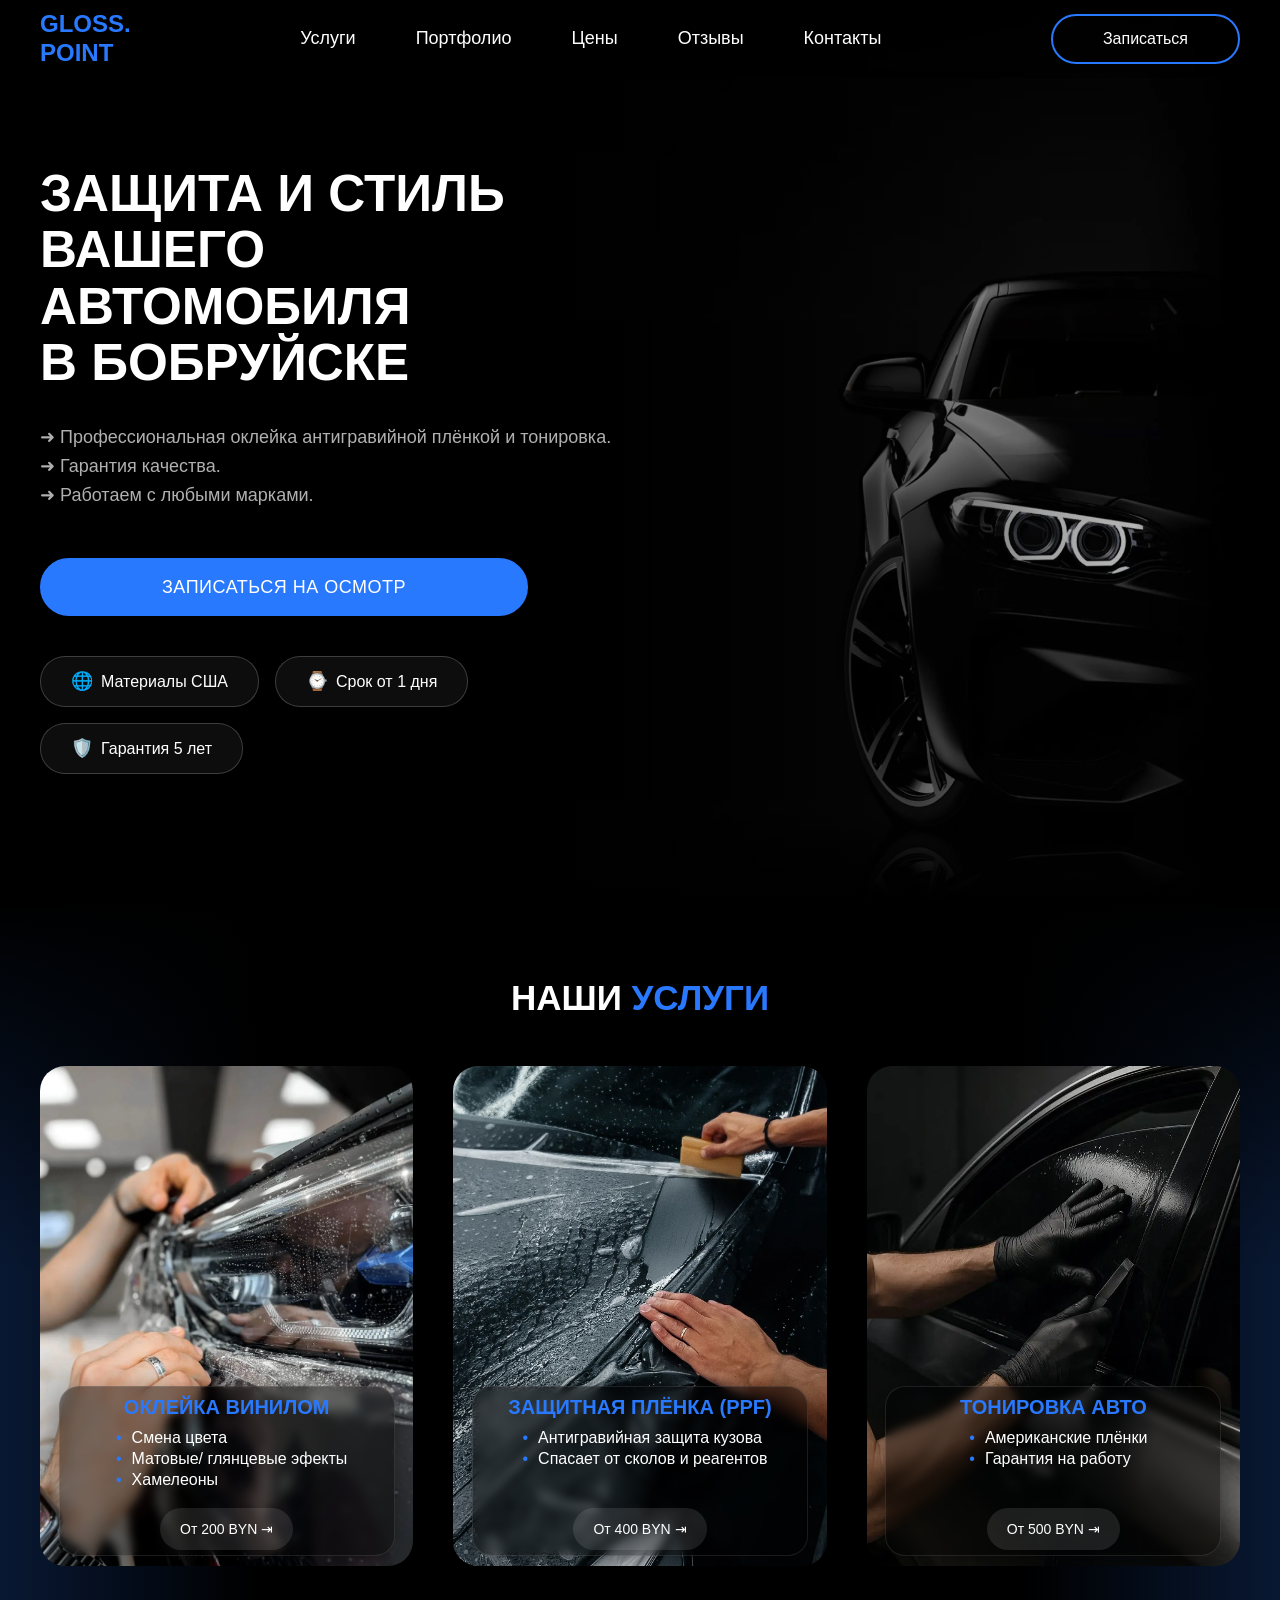
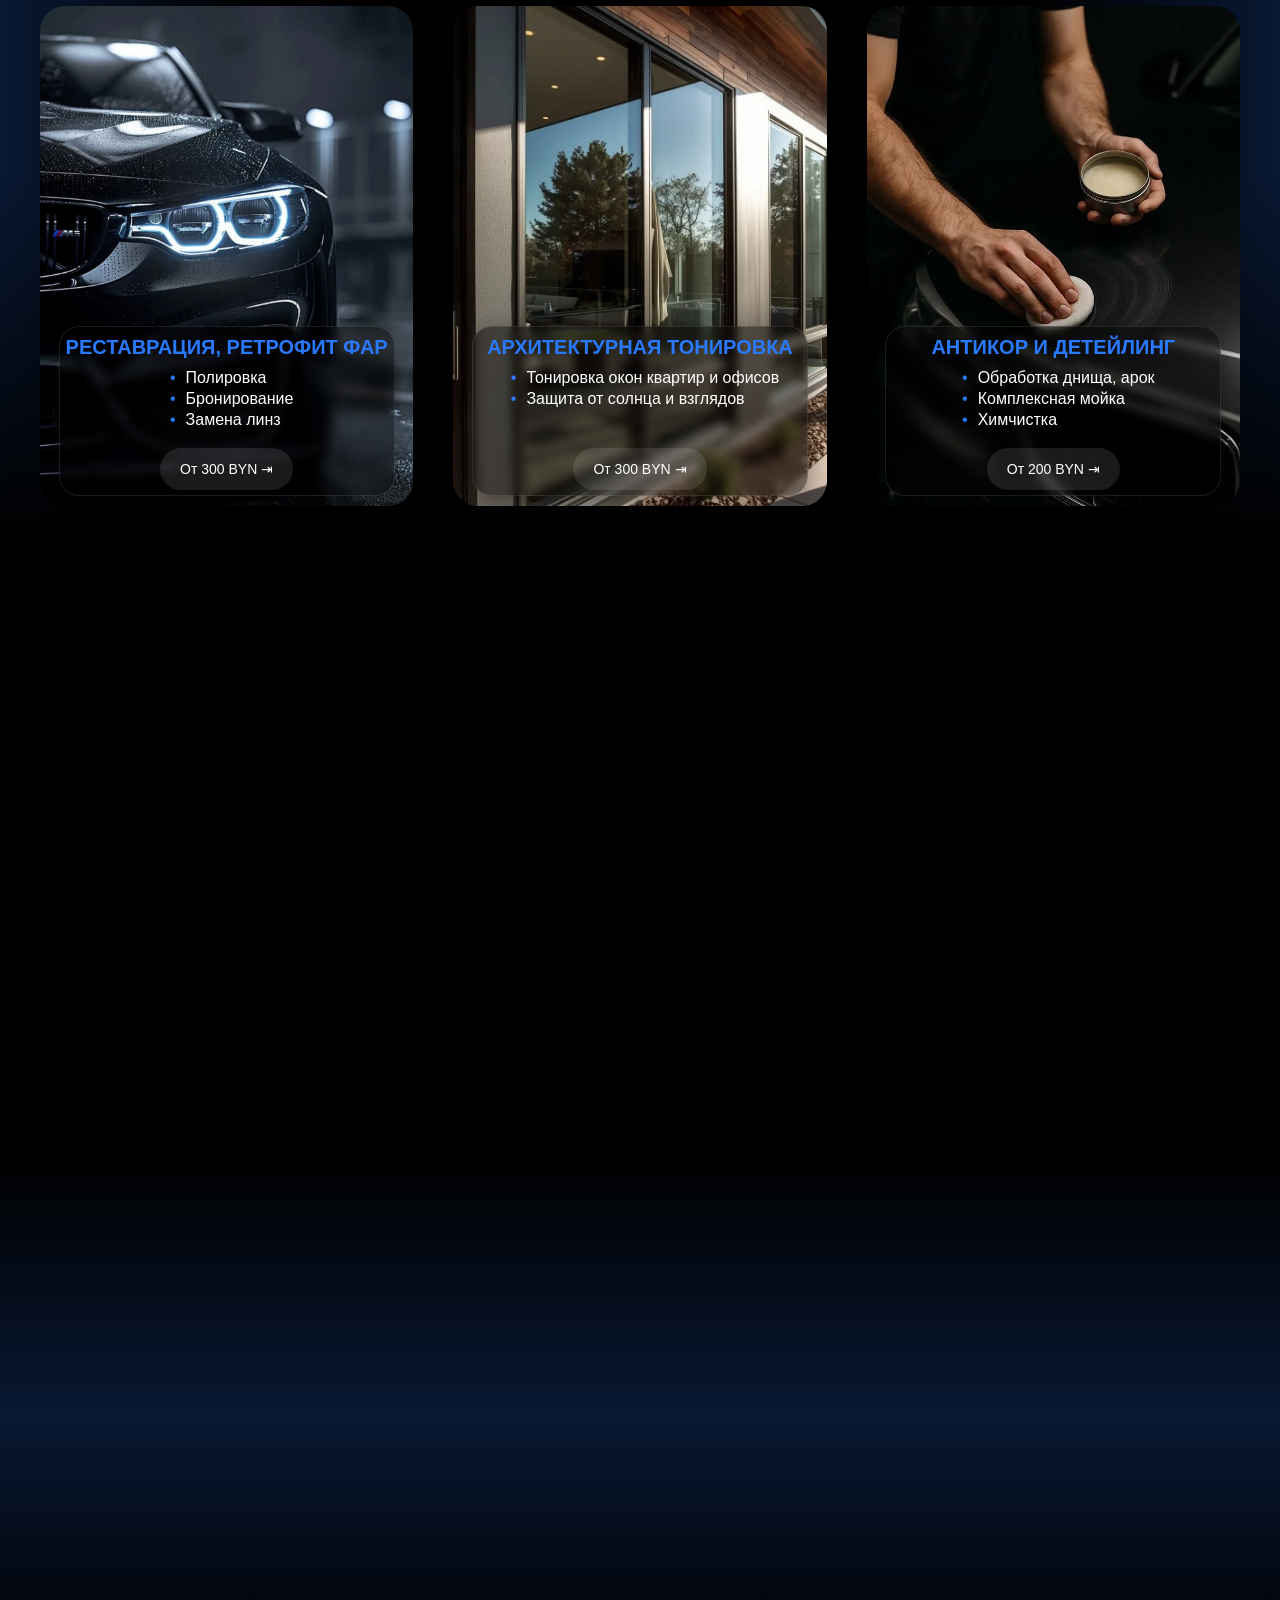
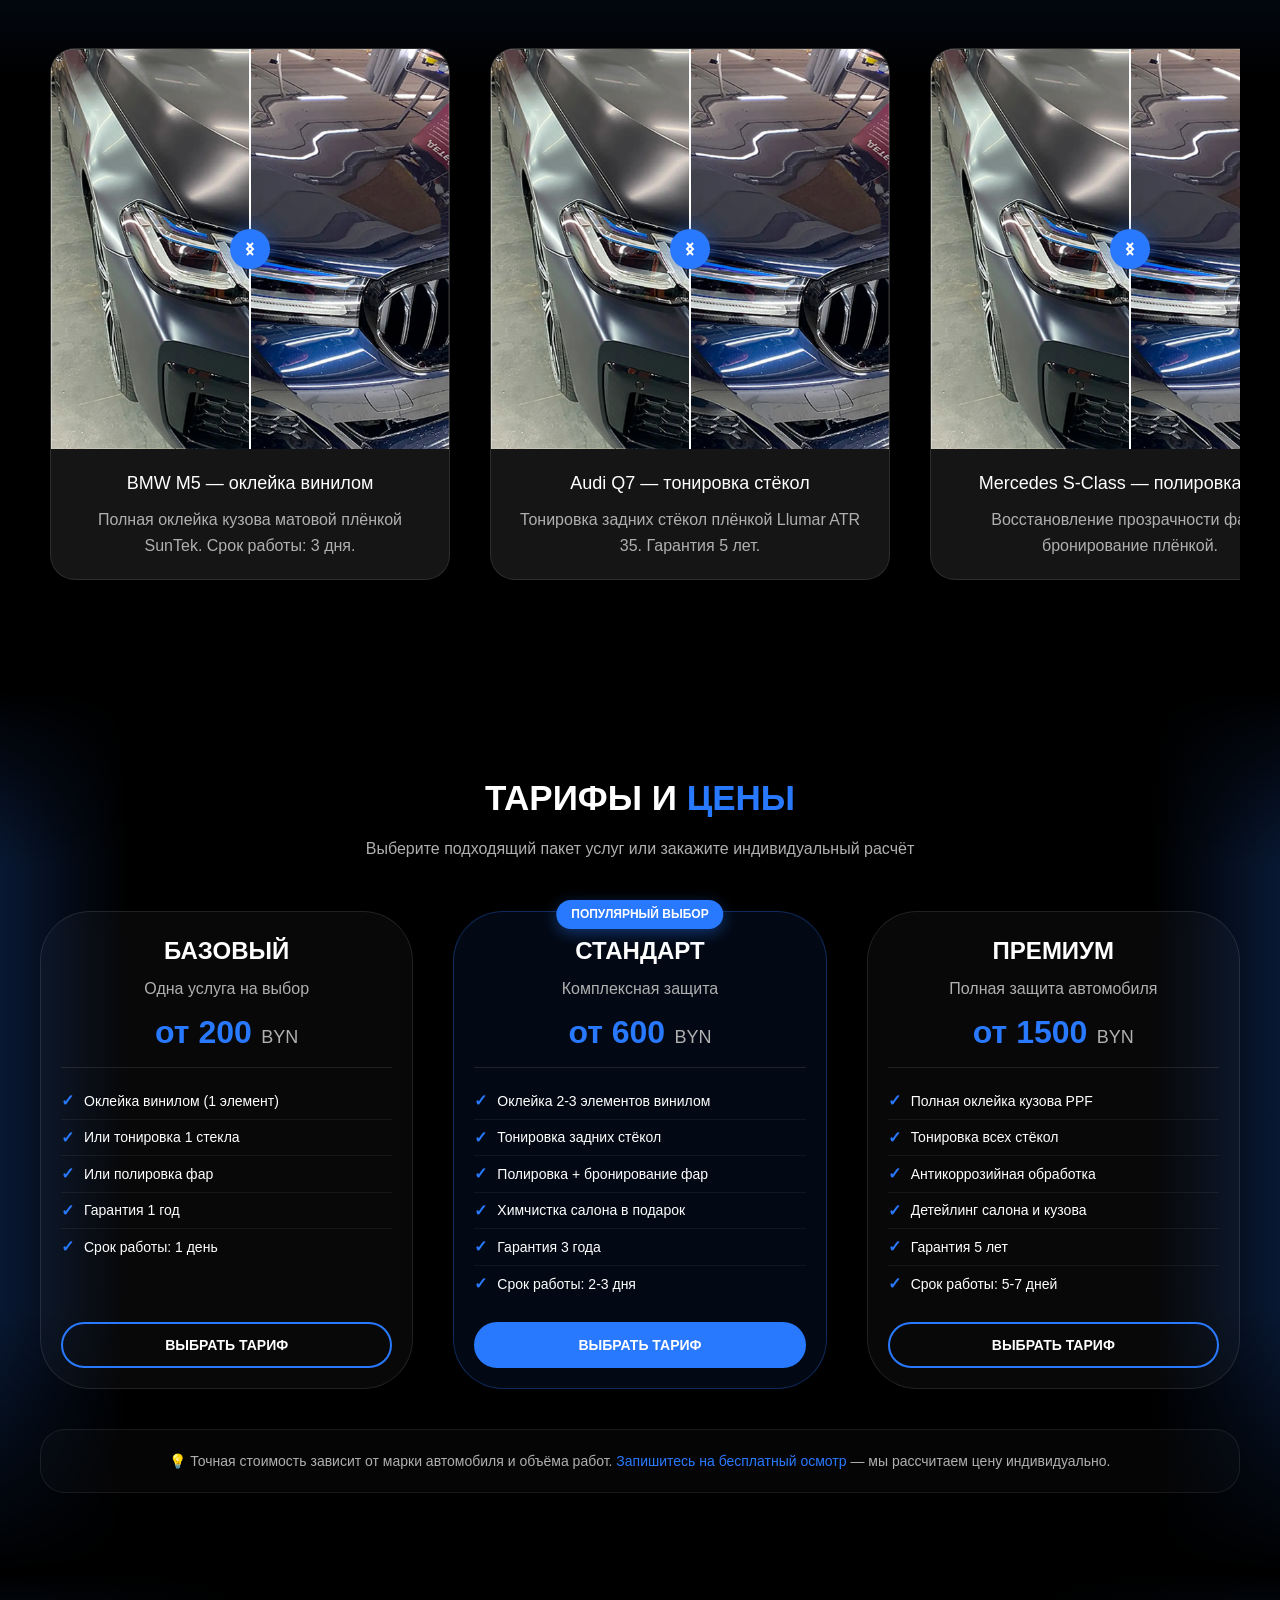
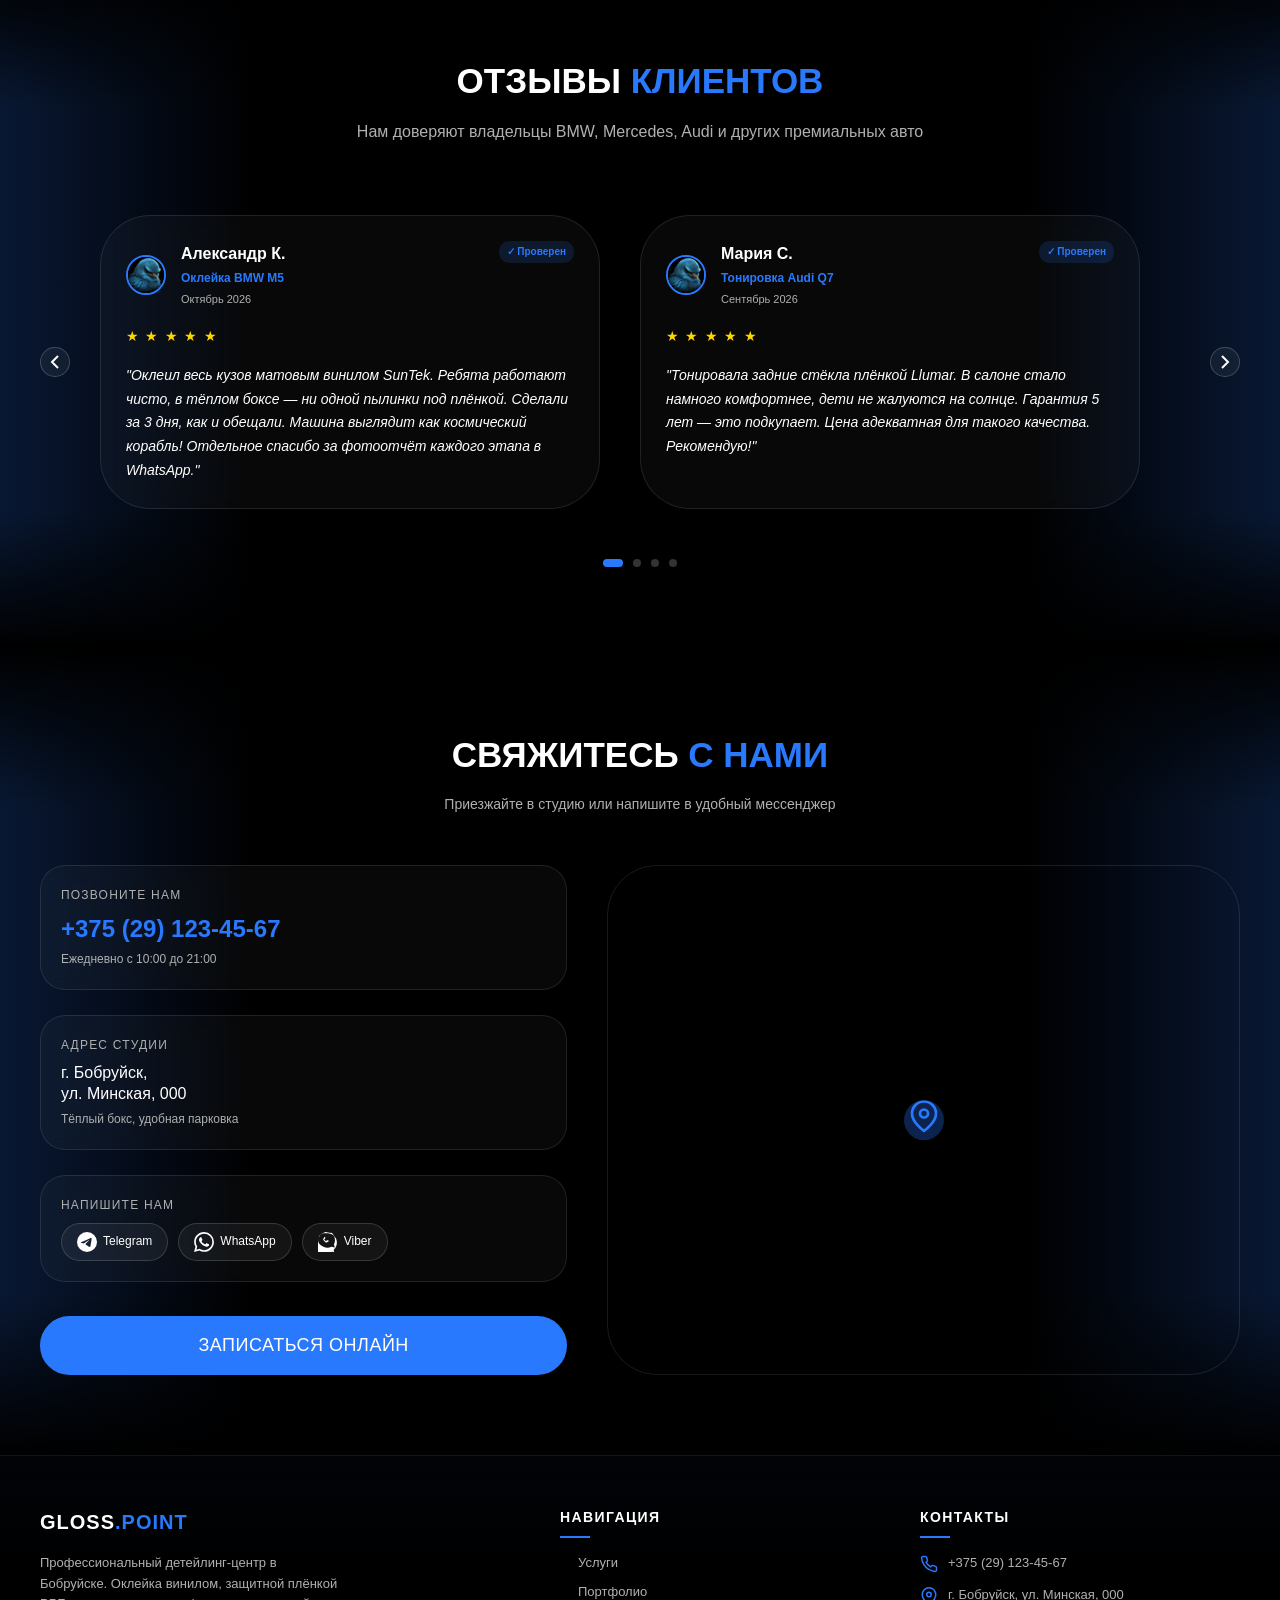
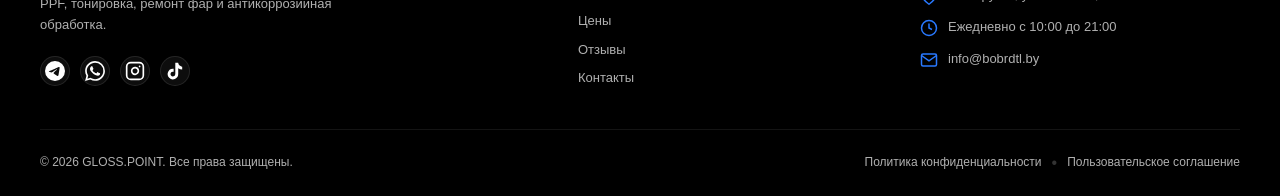
==== commit 18b332cc: "Update index.html" ====
--- a/index.html
+++ b/index.html
@@ -25,13 +25,13 @@
     <meta name="apple-mobile-web-app-title" content="MyWebSite" />
     <link rel="manifest" href="./site.webmanifest" />
     <link rel="stylesheet" href="./css/style.css" />
-    <link rel="stylesheet" href="/css/services.css" />
-    <link rel="stylesheet" href="/css/whyus.css" />
-    <link rel="stylesheet" href="/css/portfolio.css" />
-    <link rel="stylesheet" href="/css/pricing.css" />
-    <link rel="stylesheet" href="/css/review.css" />
-    <link rel="stylesheet" href="/css/contacts.css" />
-    <link rel="stylesheet" href="/css/footer.css" />
+    <link rel="stylesheet" href="./css/services.css" />
+    <link rel="stylesheet" href="./css/whyus.css" />
+    <link rel="stylesheet" href="./css/portfolio.css" />
+    <link rel="stylesheet" href="./css/pricing.css" />
+    <link rel="stylesheet" href="./css/review.css" />
+    <link rel="stylesheet" href="./css/contacts.css" />
+    <link rel="stylesheet" href="./css/footer.css" />
   </head>
   <body>
     <header class="header">
